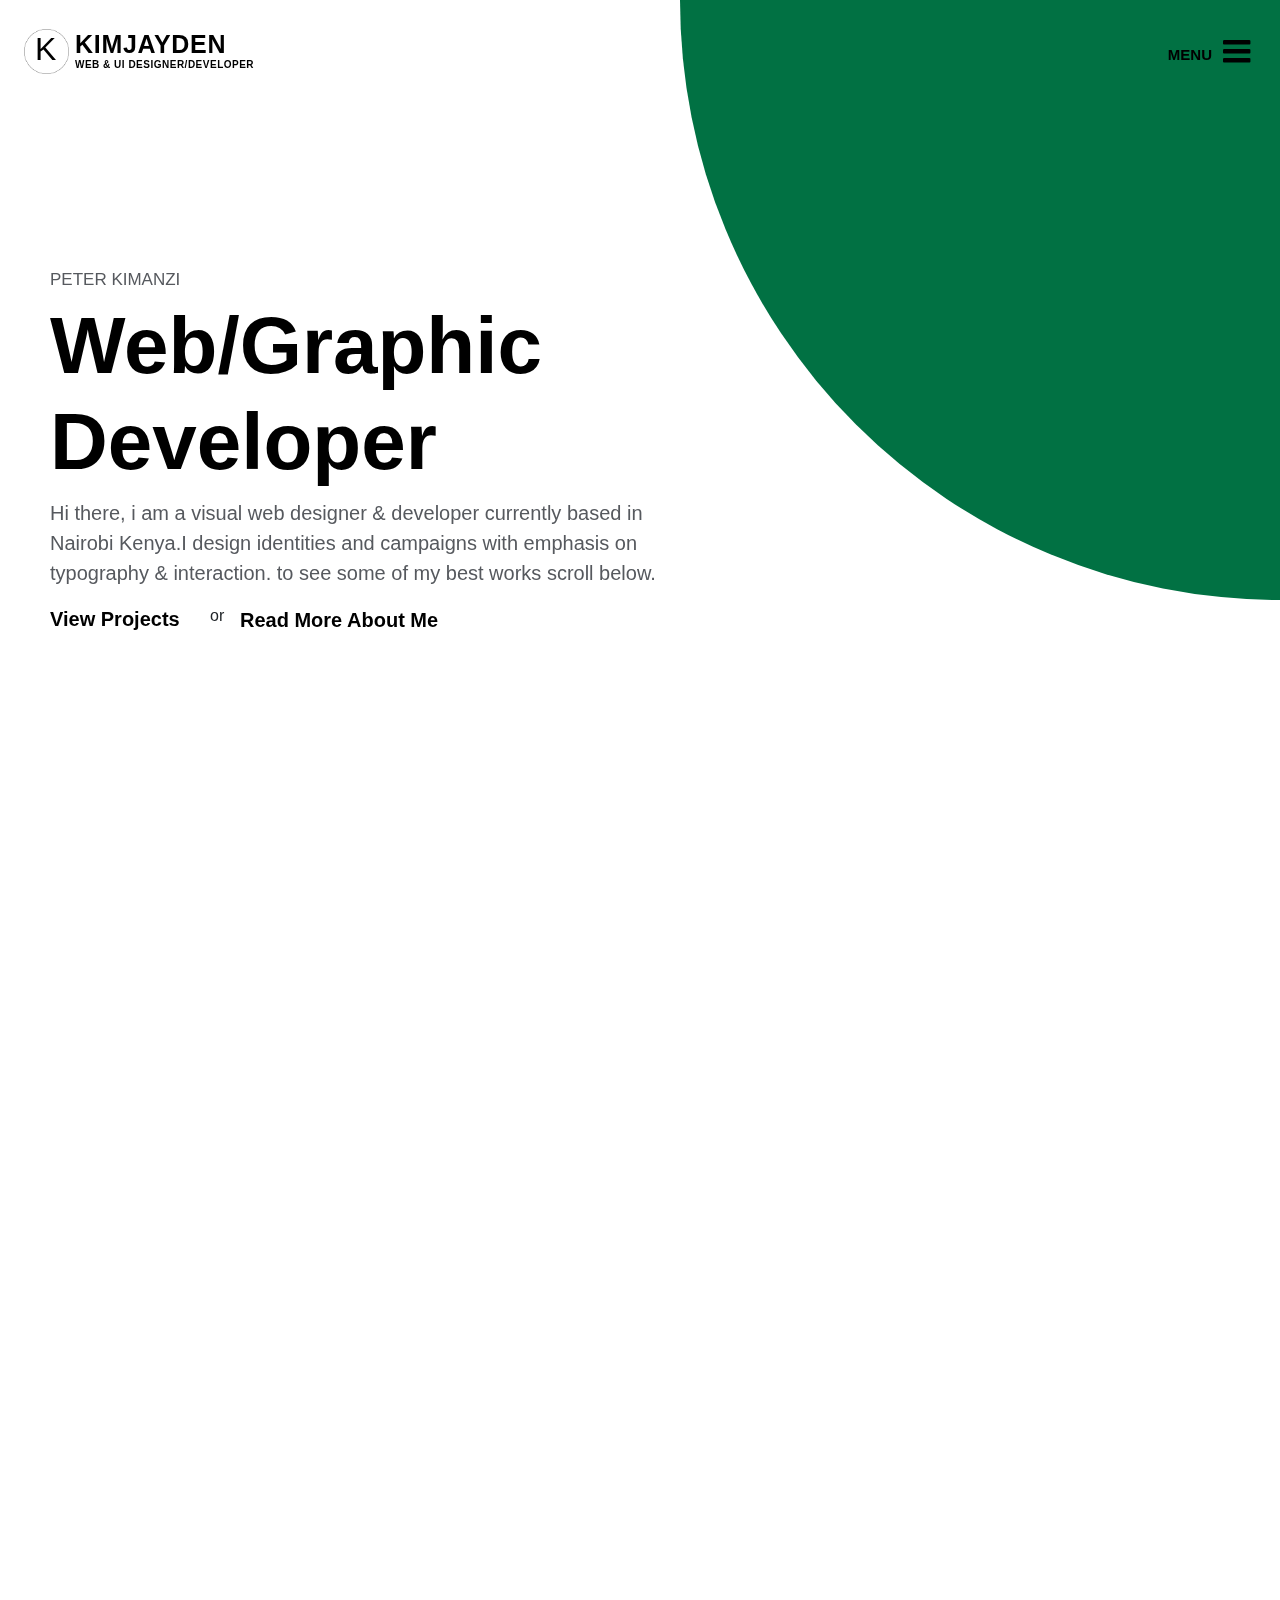
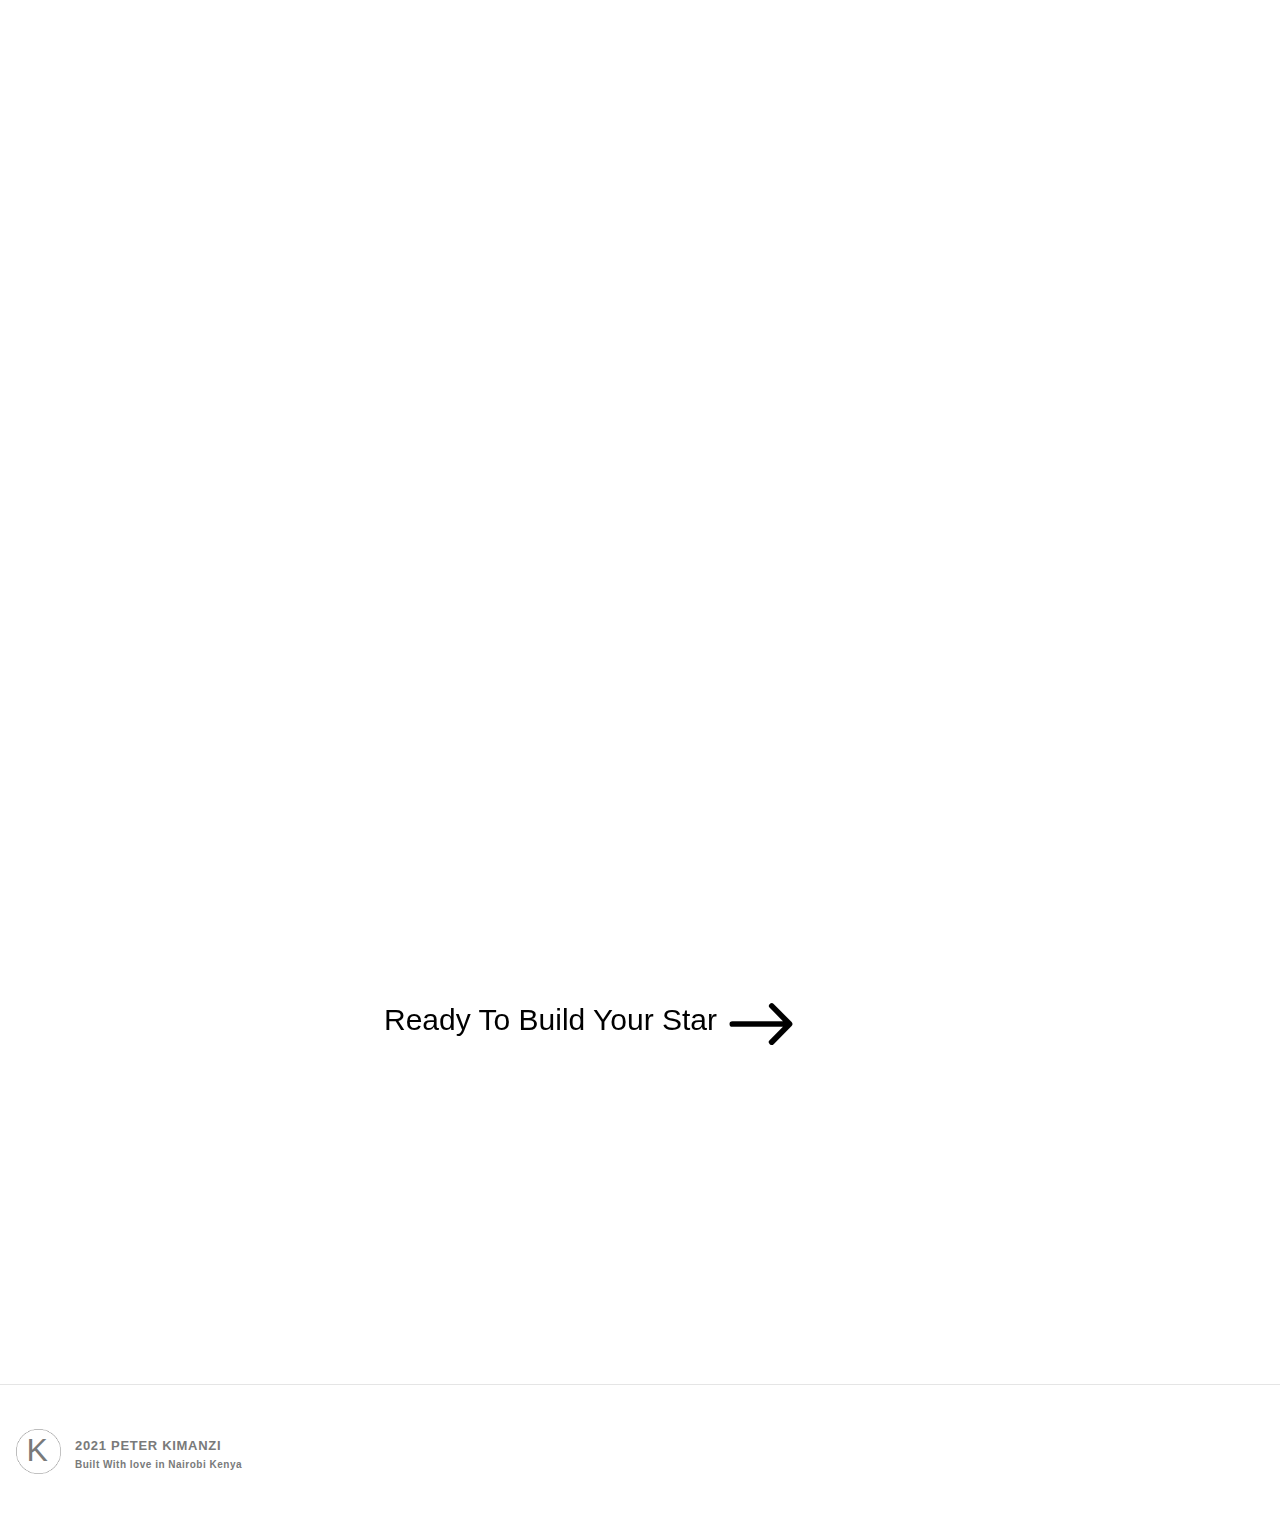
==== index.html @ 3e102cdc "first commit" ====
<!doctype html>
<html>
    <head>
        <link href="https://fonts.googleapis.com/css?family=Oswald:400,700|Work+Sans:300,400,700" rel="stylesheet">
        <link rel="stylesheet" href="fonts/icomoon/style.css">
        <link rel="shortcut icon" href="img\kim.png" type="image/x-icon">
        <link rel="stylesheet" href="css/ionicons.min.css">
        <link rel="stylesheet" href="css/bootstrap.min.css">
        <link rel="stylesheet" href="fonts/flaticon/font/flaticon.css">
      
        <link rel="stylesheet" href="css/aos.css">
    
        <link rel="stylesheet" href="css/style.css">
        <link rel="stylesheet" href="css/about.css">
        <!-- <link rel="stylesheet" href="css/text.css"> -->
        <link rel="stylesheet" href="css/flexboxgrid.css">
        <!-- <link rel="stylesheet" href="css/project.css"> -->
    
        <meta charset="UTF-8">
        <meta name="viewport" content="width=device-width, initial-scale=1.0">
        <title>KIMJAYDEN | PORTFOLIO</title>
    </head>
  
<body>
        <div  class="circle"></div>
    
    <div class="header raw">
        <div class="inner-header">
            <a href="index.html">
            <div class="logo-container">
                
                <h1>KIMJAYDEN  <img src="img\cic.png" alt=""> <p>WEB & UI DESIGNER/DEVELOPER</p><h2>K</h2></h1>

    
              
                
            </div></a>

        </div>
    </div>

    <nav>
 
    <div class="logo"><h1>MENU</h1></div>
    <div class="openMenu"><i class="icon-bars"></i></div>
    <ul class="mainMenu">
        <li><a href="index.html" class="home">Home</a></li>
        <li><a href="index.html">Projects</a></li>
        <li><a href="about.html">About me</a></li>
        <li><a href="contact.html">Contact</a></li>
        <li><a href="#">Instagram</a></li>
        <li><a href="https://www.linkedin.com/in/kim-jayden-002299206/">LinkedIn</a></li>
        <div class="closeMenu"><i class="icon-times"></i></div>
        <span class="iconsmenu">
            <a href=""><i class="icon-github fa-2x"></i></a>
            <a href=""><i class="icon-instagram fa-2x"></i></a>
            <a href=""><i class="icon-whatsapp fa-2x"></i></a>
            <a href=""><i class="icon-facebook fa-2x"></i></a>
            <a href=""><i class="email-icon fa-2x"></i></a>
        </span>
    </ul>
</nav>

    <div class="heading" data-aos="fade-up">
        <h3>peter kimanzi</h3>
        <h1>Web/Graphic Developer</h1>
        <p>Hi there, i am a visual web designer & developer currently based in Nairobi Kenya.I design identities and campaigns with emphasis on typography & interaction. to see some of my best works scroll below. </p>
        <span><h4><a href="projectpage.html">View Projects</a> </h4><h9>or</h9><h5><a href="about.html">Read More About Me</a> </h5></span>
    </div>      

    <div class="title" data-aos="fade-up" >
        <h3>SELECTED PROJECTS.</h3>
        <h4>Case Studies</h4>
    </div>

<div class="container" >
    <div class="image" data-aos="fade-up">
        <img class="image__img" src="img\fd2.jpg" alt="fax">

        <div class="image__text" style="position: absolute; left: 2rem; top: 2rem;">
            <div class="image__date">2020-2021</div>
            <div class="image__title">FACEBOOK CLONE - FULLY FUNCTIONAL FACEBOOK APP DUMMY</div>
        </div>
        

        <a href="facebook.html">
        <div class="image__overlay image__overlay--blur" >
            <div class="background"></div>
            <div class="image__date" style="position: absolute; left: 2rem; top: 2rem;">2020-2021</div>
            <div class="image__title" style="position: absolute; left: 2rem; top: 4rem;">FACEBOOK CLONE - FULLY FUNCTIONAL FACEBOOK APP DUMMY</div>
            <div class="image__study" style="position: absolute; left: 2rem; top: 13rem;">View Project <span class="ion-ios-arrow-round-down"></span></div>
        </div>
        </a>
        
    </div>

    <div class="image" data-aos="fade-up">
        <img class="image__img" src="img\k.jpg" alt="fax">

        <div class="image__text" style="position: absolute; left: 2rem; top: 2rem;">
            <div class="image__date">2021</div>
            <div class="image__title">FOOD WEBSITE - CSS,JAVASCRIPT & JQUERY TRANSITIONS WORKING TOGETHER TO PRODUCE A BEAUTIFUL EXPERIENCE </div>
        </div>
        

        <a href="foodcom.html">
        <div class="image__overlay image__overlay--blur">
            <div class="background"></div>
            <div class="image__date" style="position: absolute; left: 2rem; top: 2rem;">2021</div>
            <div class="image__title" style="position: absolute; left: 2rem; top: 4rem;">FOOD WEBSITE - CSS,JAVASCRIPT & JQUERY TRANSITIONS WORKING TOGETHER TO PRODUCE A BEAUTIFUL EXPERIENCE</div>
            <div class="image__study" style="position: absolute; left: 2rem; top: 20rem;">View Project <span class="ion-ios-arrow-round-down"></span></div>
        </div>
        </a>
        
    </div>



    <div class="image" data-aos="fade-up">
        <img class="image__img" src="img\rr.jpg" alt="fax">

        <div class="image__text" style="position: absolute; left: 2rem; top: 2rem;">
            <div class="image__date">2021</div>
            <div class="image__title">MOVIE WEBSITE - IMDB API SEARCH ENGINE</div>
        </div>
        

        <a href="moviewebsite.html">    
        <div class="image__overlay image__overlay--blur">
            <div class="background"></div>
            <div class="image__date" style="position: absolute; left: 2rem; top: 2rem;">2020-2021</div>
            <div class="image__title" style="position: absolute; left: 2rem; top: 4rem;">MOVIE WEBSITE - IMDB API SEARCH ENGINE</div>
            <div class="image__study" style="position: absolute; left: 2rem; top: 12rem;">View Project <span class="ion-ios-arrow-round-down"></span></div>
        </div>
        </a>
        
    </div>

    <div class="image" data-aos="fade-up">
        <img class="image__img" src="img\tre.jpg" alt="fax">

        <div class="image__text" style="position: absolute; left: 2rem; top: 2rem;">
            <div class="image__date">2020</div>
            <div class="image__title">E-COMERCE WEBSITE - ONLINE SHOP</div>
        </div>
        

        <a href="ecom.html">
        <div class="image__overlay image__overlay--blur">
            <div class="background"></div>
            <div class="image__date" style="position: absolute; left: 2rem; top: 2rem;">2020</div>
            <div class="image__title" style="position: absolute; left: 2rem; top: 4rem;">E-COMERCE WEBSITE - ONLINE SHOP</div>
            <div class="image__study" style="position: absolute; left: 2rem; top: 10rem;">View Project <span class="ion-ios-arrow-round-down"></span></div>
        </div>
        </a>
        
    </div>





</div>
<a href="projectpage.html">
<div class="title judo" data-aos="fade-up">
    <h4>More projects<span class="ion-ios-arrow-round-down"></span></h4>
</div>
</a>

<div class="title sec" data-aos="fade-up">
    <h3>SELECTED PROJECTS.</h3>
    <h4>Fun Projects</h4>
</div>

<div class="container10">
    <div class="image"  data-aos="fade-up">
        <img class="image__img" src="img\de2.jpg" alt="fax">

        <div class="image__text" style="position: absolute; left: 2rem; top: 2rem;">
            <div class="image__date">Artwork</div>
            <div class="image__title">In this designs i take something i like & make it visualy exiting for the rest of the world by adding a designers touch</div>
        </div>
        

        <a href="funprojects.html">
        <div class="image__overlay image__overlay--blur">
            <div class="background"></div>
            <div class="image__date" style="position: absolute; left: 2rem; top: 2rem;">Artwork</div>
            <div class="image__title" style="position: absolute; left: 2rem; top: 4rem;">In this designs i take something i like & make it visualy exiting for the rest of the world by adding a designers touch</div>
            <div class="image__study" style="position: absolute; left: 2rem;">View Projects <span class="ion-ios-arrow-round-down"></span></div>
        </div>
        </a>
        
    </div>

</div>


<div class="title proj main">
    <!-- <h1><a href=""><img class="img1" src="img\err.png" alt="">Back To Home Page</h1></a> -->
    <h1><a href="contact.html"> Ready To Build Your Star<span class="ion-ios-arrow-round-down"></span></h1></a>
</div>





<div class="footer" data-aos="fade-up">
    <div id="header">
        <div class="row">
            <div class="col-xs-12 col-sm-12 col-md-6 col-lg-3 ft1">
                <h1>Get <br> Intouch</h1>
                <p>Feel free to contact me any time using the information below.I prefer email since i check it everyday</p>
                <div class="links">
                    <P>E: <span><a href="mailto:kimjayden001@gmail.com">kimjayden001@gmail.com</span></P></a> 
                    <P>P: <span><a href="tel:+254712080741">+254712080741</span></P></a>                         
                    </div>

            </div>

            <div class="col-xs-12 col-sm-12 col-md-6 col-lg-3 ft">
                <h1>Recent <br> Works</h1>
                <div class="links">
                <p><a href="facebook.html">Facebook Clone</a> </p>
                <p><a href="ecom.html">Ecomerce Website</a> </p>
                <p><a href="">Zalego Website</a> </p>
                <p><a href="project.html">All Projects</a> </p>                        
                </div>

            </div>

            <div class="col-xs-12 col-sm-12 col-md-6 col-lg-3 ft" >
                <h1>Follow <br> Me On</h1>
                <div class="links">
                <p><a href="">Instagram</a> </p>
                <p><a href="https://web.facebook.com/kiimjayden?_rdc=1&_rdr"> Facebook</a></p>
                <p><a href="https://www.linkedin.com/in/kim-jayden-002299206/">LinkedIn</a> </p>
                <p><a href="https://dribbble.com/kimjayden">Dribble</a> </p>                 
                </div>

                
            </div>

            <div class="col-xs-12 col-sm-12 col-md-6 col-lg-3 ft1">
                <h1>Curent <br> location</h1>
                <p>Nairobi,Kenya (Embakasi Area)</p>
            </div>

        </div>
    </div>
</div>
<hr>
<div class="watermark raw">
    <div class="inner-header">

        <a href="index.html">
        <div class="logo-container tik">
            
            <h1>2021 PETER KIMANZI  <img src="img\cic.png" alt=""> <p>Built With love in Nairobi Kenya</p><h2>K</h2></h1>


          
            
        </div></a>

    </div>
</div>



    <!-- scripts -->
    <script src="js/gsap.min.js"></script>
    <script src="js/aos.js"></script>
    <script src="js/bootstrap.min.js"></script>
    <script src="js/main.js"></script>

    <!-- script style -->
    <script >
    AOS.init({
    duration: 800,
    easing: 'slide',
    once: false
});




    </script>
</body>
</html>
---- fonts/icomoon/style.css ----
@font-face {
  font-family: 'icomoon';
  src:  url('fonts/icomoon.eot?10si43');
  src:  url('fonts/icomoon.eot?10si43#iefix') format('embedded-opentype'),
    url('fonts/icomoon.ttf?10si43') format('truetype'),
    url('fonts/icomoon.woff?10si43') format('woff'),
    url('fonts/icomoon.svg?10si43#icomoon') format('svg');
  font-weight: normal;
  font-style: normal;
}

[class^="icon-"], [class*=" icon-"] {
  /* use !important to prevent issues with browser extensions that change fonts */
  font-family: 'icomoon' !important;
  speak: none;
  font-style: normal;
  font-weight: normal;
  font-variant: normal;
  text-transform: none;
  line-height: 1;

  /* Better Font Rendering =========== */
  -webkit-font-smoothing: antialiased;
  -moz-osx-font-smoothing: grayscale;
}

.icon-asterisk:before {
  content: "\f069";
}
.icon-plus:before {
  content: "\f067";
}
.icon-question:before {
  content: "\f128";
}
.icon-minus:before {
  content: "\f068";
}
.icon-glass:before {
  content: "\f000";
}
.icon-music:before {
  content: "\f001";
}
.icon-search:before {
  content: "\f002";
}
.icon-envelope-o:before {
  content: "\f003";
}
.icon-heart:before {
  content: "\f004";
}
.icon-star:before {
  content: "\f005";
}
.icon-star-o:before {
  content: "\f006";
}
.icon-user:before {
  content: "\f007";
}
.icon-film:before {
  content: "\f008";
}
.icon-th-large:before {
  content: "\f009";
}
.icon-th:before {
  content: "\f00a";
}
.icon-th-list:before {
  content: "\f00b";
}
.icon-check:before {
  content: "\f00c";
}
.icon-close:before {
  content: "\f00d";
}
.icon-remove:before {
  content: "\f00d";
}
.icon-times:before {
  content: "\f00d";
}
.icon-search-plus:before {
  content: "\f00e";
}
.icon-search-minus:before {
  content: "\f010";
}
.icon-power-off:before {
  content: "\f011";
}
.icon-signal:before {
  content: "\f012";
}
.icon-cog:before {
  content: "\f013";
}
.icon-gear:before {
  content: "\f013";
}
.icon-trash-o:before {
  content: "\f014";
}
.icon-home:before {
  content: "\f015";
}
.icon-file-o:before {
  content: "\f016";
}
.icon-clock-o:before {
  content: "\f017";
}
.icon-road:before {
  content: "\f018";
}
.icon-download:before {
  content: "\f019";
}
.icon-arrow-circle-o-down:before {
  content: "\f01a";
}
.icon-arrow-circle-o-up:before {
  content: "\f01b";
}
.icon-inbox:before {
  content: "\f01c";
}
.icon-play-circle-o:before {
  content: "\f01d";
}
.icon-repeat:before {
  content: "\f01e";
}
.icon-rotate-right:before {
  content: "\f01e";
}
.icon-refresh:before {
  content: "\f021";
}
.icon-list-alt:before {
  content: "\f022";
}
.icon-lock:before {
  content: "\f023";
}
.icon-flag:before {
  content: "\f024";
}
.icon-headphones:before {
  content: "\f025";
}
.icon-volume-off:before {
  content: "\f026";
}
.icon-volume-down:before {
  content: "\f027";
}
.icon-volume-up:before {
  content: "\f028";
}
.icon-qrcode:before {
  content: "\f029";
}
.icon-barcode:before {
  content: "\f02a";
}
.icon-tag:before {
  content: "\f02b";
}
.icon-tags:before {
  content: "\f02c";
}
.icon-book:before {
  content: "\f02d";
}
.icon-bookmark:before {
  content: "\f02e";
}
.icon-print:before {
  content: "\f02f";
}
.icon-camera:before {
  content: "\f030";
}
.icon-font:before {
  content: "\f031";
}
.icon-bold:before {
  content: "\f032";
}
.icon-italic:before {
  content: "\f033";
}
.icon-text-height:before {
  content: "\f034";
}
.icon-text-width:before {
  content: "\f035";
}
.icon-align-left:before {
  content: "\f036";
}
.icon-align-center:before {
  content: "\f037";
}
.icon-align-right:before {
  content: "\f038";
}
.icon-align-justify:before {
  content: "\f039";
}
.icon-list:before {
  content: "\f03a";
}
.icon-dedent:before {
  content: "\f03b";
}
.icon-outdent:before {
  content: "\f03b";
}
.icon-indent:before {
  content: "\f03c";
}
.icon-video-camera:before {
  content: "\f03d";
}
.icon-image:before {
  content: "\f03e";
}
.icon-photo:before {
  content: "\f03e";
}
.icon-picture-o:before {
  content: "\f03e";
}
.icon-pencil:before {
  content: "\f040";
}
.icon-map-marker:before {
  content: "\f041";
}
.icon-adjust:before {
  content: "\f042";
}
.icon-tint:before {
  content: "\f043";
}
.icon-edit:before {
  content: "\f044";
}
.icon-pencil-square-o:before {
  content: "\f044";
}
.icon-share-square-o:before {
  content: "\f045";
}
.icon-check-square-o:before {
  content: "\f046";
}
.icon-arrows:before {
  content: "\f047";
}
.icon-step-backward:before {
  content: "\f048";
}
.icon-fast-backward:before {
  content: "\f049";
}
.icon-backward:before {
  content: "\f04a";
}
.icon-play:before {
  content: "\f04b";
}
.icon-pause:before {
  content: "\f04c";
}
.icon-stop:before {
  content: "\f04d";
}
.icon-forward:before {
  content: "\f04e";
}
.icon-fast-forward:before {
  content: "\f050";
}
.icon-step-forward:before {
  content: "\f051";
}
.icon-eject:before {
  content: "\f052";
}
.icon-chevron-left:before {
  content: "\f053";
}
.icon-chevron-right:before {
  content: "\f054";
}
.icon-plus-circle:before {
  content: "\f055";
}
.icon-minus-circle:before {
  content: "\f056";
}
.icon-times-circle:before {
  content: "\f057";
}
.icon-check-circle:before {
  content: "\f058";
}
.icon-question-circle:before {
  content: "\f059";
}
.icon-info-circle:before {
  content: "\f05a";
}
.icon-crosshairs:before {
  content: "\f05b";
}
.icon-times-circle-o:before {
  content: "\f05c";
}
.icon-check-circle-o:before {
  content: "\f05d";
}
.icon-ban:before {
  content: "\f05e";
}
.icon-arrow-left:before {
  content: "\f060";
}
.icon-arrow-right:before {
  content: "\f061";
}
.icon-arrow-up:before {
  content: "\f062";
}
.icon-arrow-down:before {
  content: "\f063";
}
.icon-mail-forward:before {
  content: "\f064";
}
.icon-share:before {
  content: "\f064";
}
.icon-expand:before {
  content: "\f065";
}
.icon-compress:before {
  content: "\f066";
}
.icon-exclamation-circle:before {
  content: "\f06a";
}
.icon-gift:before {
  content: "\f06b";
}
.icon-leaf:before {
  content: "\f06c";
}
.icon-fire:before {
  content: "\f06d";
}
.icon-eye:before {
  content: "\f06e";
}
.icon-eye-slash:before {
  content: "\f070";
}
.icon-exclamation-triangle:before {
  content: "\f071";
}
.icon-warning:before {
  content: "\f071";
}
.icon-plane:before {
  content: "\f072";
}
.icon-calendar:before {
  content: "\f073";
}
.icon-random:before {
  content: "\f074";
}
.icon-comment:before {
  content: "\f075";
}
.icon-magnet:before {
  content: "\f076";
}
.icon-chevron-up:before {
  content: "\f077";
}
.icon-chevron-down:before {
  content: "\f078";
}
.icon-retweet:before {
  content: "\f079";
}
.icon-shopping-cart:before {
  content: "\f07a";
}
.icon-folder:before {
  content: "\f07b";
}
.icon-folder-open:before {
  content: "\f07c";
}
.icon-arrows-v:before {
  content: "\f07d";
}
.icon-arrows-h:before {
  content: "\f07e";
}
.icon-bar-chart:before {
  content: "\f080";
}
.icon-bar-chart-o:before {
  content: "\f080";
}
.icon-twitter-square:before {
  content: "\f081";
}
.icon-facebook-square:before {
  content: "\f082";
}
.icon-camera-retro:before {
  content: "\f083";
}
.icon-key:before {
  content: "\f084";
}
.icon-cogs:before {
  content: "\f085";
}
.icon-gears:before {
  content: "\f085";
}
.icon-comments:before {
  content: "\f086";
}
.icon-thumbs-o-up:before {
  content: "\f087";
}
.icon-thumbs-o-down:before {
  content: "\f088";
}
.icon-star-half:before {
  content: "\f089";
}
.icon-heart-o:before {
  content: "\f08a";
}
.icon-sign-out:before {
  content: "\f08b";
}
.icon-linkedin-square:before {
  content: "\f08c";
}
.icon-thumb-tack:before {
  content: "\f08d";
}
.icon-external-link:before {
  content: "\f08e";
}
.icon-sign-in:before {
  content: "\f090";
}
.icon-trophy:before {
  content: "\f091";
}
.icon-github-square:before {
  content: "\f092";
}
.icon-upload:before {
  content: "\f093";
}
.icon-lemon-o:before {
  content: "\f094";
}
.icon-phone:before {
  content: "\f095";
}
.icon-square-o:before {
  content: "\f096";
}
.icon-bookmark-o:before {
  content: "\f097";
}
.icon-phone-square:before {
  content: "\f098";
}
.icon-twitter:before {
  content: "\f099";
}
.icon-facebook:before {
  content: "\f09a";
}
.icon-facebook-f:before {
  content: "\f09a";
}
.icon-github:before {
  content: "\f09b";
}
.icon-unlock:before {
  content: "\f09c";
}
.icon-credit-card:before {
  content: "\f09d";
}
.icon-feed:before {
  content: "\f09e";
}
.icon-rss:before {
  content: "\f09e";
}
.icon-hdd-o:before {
  content: "\f0a0";
}
.icon-bullhorn:before {
  content: "\f0a1";
}
.icon-bell-o:before {
  content: "\f0a2";
}
.icon-certificate:before {
  content: "\f0a3";
}
.icon-hand-o-right:before {
  content: "\f0a4";
}
.icon-hand-o-left:before {
  content: "\f0a5";
}
.icon-hand-o-up:before {
  content: "\f0a6";
}
.icon-hand-o-down:before {
  content: "\f0a7";
}
.icon-arrow-circle-left:before {
  content: "\f0a8";
}
.icon-arrow-circle-right:before {
  content: "\f0a9";
}
.icon-arrow-circle-up:before {
  content: "\f0aa";
}
.icon-arrow-circle-down:before {
  content: "\f0ab";
}
.icon-globe:before {
  content: "\f0ac";
}
.icon-wrench:before {
  content: "\f0ad";
}
.icon-tasks:before {
  content: "\f0ae";
}
.icon-filter:before {
  content: "\f0b0";
}
.icon-briefcase:before {
  content: "\f0b1";
}
.icon-arrows-alt:before {
  content: "\f0b2";
}
.icon-group:before {
  content: "\f0c0";
}
.icon-users:before {
  content: "\f0c0";
}
.icon-chain:before {
  content: "\f0c1";
}
.icon-link:before {
  content: "\f0c1";
}
.icon-cloud:before {
  content: "\f0c2";
}
.icon-flask:before {
  content: "\f0c3";
}
.icon-cut:before {
  content: "\f0c4";
}
.icon-scissors:before {
  content: "\f0c4";
}
.icon-copy:before {
  content: "\f0c5";
}
.icon-files-o:before {
  content: "\f0c5";
}
.icon-paperclip:before {
  content: "\f0c6";
}
.icon-floppy-o:before {
  content: "\f0c7";
}
.icon-save:before {
  content: "\f0c7";
}
.icon-square:before {
  content: "\f0c8";
}
.icon-bars:before {
  content: "\f0c9";
}
.icon-navicon:before {
  content: "\f0c9";
}
.icon-reorder:before {
  content: "\f0c9";
}
.icon-list-ul:before {
  content: "\f0ca";
}
.icon-list-ol:before {
  content: "\f0cb";
}
.icon-strikethrough:before {
  content: "\f0cc";
}
.icon-underline:before {
  content: "\f0cd";
}
.icon-table:before {
  content: "\f0ce";
}
.icon-magic:before {
  content: "\f0d0";
}
.icon-truck:before {
  content: "\f0d1";
}
.icon-pinterest:before {
  content: "\f0d2";
}
.icon-pinterest-square:before {
  content: "\f0d3";
}
.icon-google-plus-square:before {
  content: "\f0d4";
}
.icon-google-plus:before {
  content: "\f0d5";
}
.icon-money:before {
  content: "\f0d6";
}
.icon-caret-down:before {
  content: "\f0d7";
}
.icon-caret-up:before {
  content: "\f0d8";
}
.icon-caret-left:before {
  content: "\f0d9";
}
.icon-caret-right:before {
  content: "\f0da";
}
.icon-columns:before {
  content: "\f0db";
}
.icon-sort:before {
  content: "\f0dc";
}
.icon-unsorted:before {
  content: "\f0dc";
}
.icon-sort-desc:before {
  content: "\f0dd";
}
.icon-sort-down:before {
  content: "\f0dd";
}
.icon-sort-asc:before {
  content: "\f0de";
}
.icon-sort-up:before {
  content: "\f0de";
}
.icon-envelope:before {
  content: "\f0e0";
}
.icon-linkedin:before {
  content: "\f0e1";
}
.icon-rotate-left:before {
  content: "\f0e2";
}
.icon-undo:before {
  content: "\f0e2";
}
.icon-gavel:before {
  content: "\f0e3";
}
.icon-legal:before {
  content: "\f0e3";
}
.icon-dashboard:before {
  content: "\f0e4";
}
.icon-tachometer:before {
  content: "\f0e4";
}
.icon-comment-o:before {
  content: "\f0e5";
}
.icon-comments-o:before {
  content: "\f0e6";
}
.icon-bolt:before {
  content: "\f0e7";
}
.icon-flash:before {
  content: "\f0e7";
}
.icon-sitemap:before {
  content: "\f0e8";
}
.icon-umbrella:before {
  content: "\f0e9";
}
.icon-clipboard:before {
  content: "\f0ea";
}
.icon-paste:before {
  content: "\f0ea";
}
.icon-lightbulb-o:before {
  content: "\f0eb";
}
.icon-exchange:before {
  content: "\f0ec";
}
.icon-cloud-download:before {
  content: "\f0ed";
}
.icon-cloud-upload:before {
  content: "\f0ee";
}
.icon-user-md:before {
  content: "\f0f0";
}
.icon-stethoscope:before {
  content: "\f0f1";
}
.icon-suitcase:before {
  content: "\f0f2";
}
.icon-bell:before {
  content: "\f0f3";
}
.icon-coffee:before {
  content: "\f0f4";
}
.icon-cutlery:before {
  content: "\f0f5";
}
.icon-file-text-o:before {
  content: "\f0f6";
}
.icon-building-o:before {
  content: "\f0f7";
}
.icon-hospital-o:before {
  content: "\f0f8";
}
.icon-ambulance:before {
  content: "\f0f9";
}
.icon-medkit:before {
  content: "\f0fa";
}
.icon-fighter-jet:before {
  content: "\f0fb";
}
.icon-beer:before {
  content: "\f0fc";
}
.icon-h-square:before {
  content: "\f0fd";
}
.icon-plus-square:before {
  content: "\f0fe";
}
.icon-angle-double-left:before {
  content: "\f100";
}
.icon-angle-double-right:before {
  content: "\f101";
}
.icon-angle-double-up:before {
  content: "\f102";
}
.icon-angle-double-down:before {
  content: "\f103";
}
.icon-angle-left:before {
  content: "\f104";
}
.icon-angle-right:before {
  content: "\f105";
}
.icon-angle-up:before {
  content: "\f106";
}
.icon-angle-down:before {
  content: "\f107";
}
.icon-desktop:before {
  content: "\f108";
}
.icon-laptop:before {
  content: "\f109";
}
.icon-tablet:before {
  content: "\f10a";
}
.icon-mobile:before {
  content: "\f10b";
}
.icon-mobile-phone:before {
  content: "\f10b";
}
.icon-circle-o:before {
  content: "\f10c";
}
.icon-quote-left:before {
  content: "\f10d";
}
.icon-quote-right:before {
  content: "\f10e";
}
.icon-spinner:before {
  content: "\f110";
}
.icon-circle:before {
  content: "\f111";
}
.icon-mail-reply:before {
  content: "\f112";
}
.icon-reply:before {
  content: "\f112";
}
.icon-github-alt:before {
  content: "\f113";
}
.icon-folder-o:before {
  content: "\f114";
}
.icon-folder-open-o:before {
  content: "\f115";
}
.icon-smile-o:before {
  content: "\f118";
}
.icon-frown-o:before {
  content: "\f119";
}
.icon-meh-o:before {
  content: "\f11a";
}
.icon-gamepad:before {
  content: "\f11b";
}
.icon-keyboard-o:before {
  content: "\f11c";
}
.icon-flag-o:before {
  content: "\f11d";
}
.icon-flag-checkered:before {
  content: "\f11e";
}
.icon-terminal:before {
  content: "\f120";
}
.icon-code:before {
  content: "\f121";
}
.icon-mail-reply-all:before {
  content: "\f122";
}
.icon-reply-all:before {
  content: "\f122";
}
.icon-star-half-empty:before {
  content: "\f123";
}
.icon-star-half-full:before {
  content: "\f123";
}
.icon-star-half-o:before {
  content: "\f123";
}
.icon-location-arrow:before {
  content: "\f124";
}
.icon-crop:before {
  content: "\f125";
}
.icon-code-fork:before {
  content: "\f126";
}
.icon-chain-broken:before {
  content: "\f127";
}
.icon-unlink:before {
  content: "\f127";
}
.icon-info:before {
  content: "\f129";
}
.icon-exclamation:before {
  content: "\f12a";
}
.icon-superscript:before {
  content: "\f12b";
}
.icon-subscript:before {
  content: "\f12c";
}
.icon-eraser:before {
  content: "\f12d";
}
.icon-puzzle-piece:before {
  content: "\f12e";
}
.icon-microphone:before {
  content: "\f130";
}
.icon-microphone-slash:before {
  content: "\f131";
}
.icon-shield:before {
  content: "\f132";
}
.icon-calendar-o:before {
  content: "\f133";
}
.icon-fire-extinguisher:before {
  content: "\f134";
}
.icon-rocket:before {
  content: "\f135";
}
.icon-maxcdn:before {
  content: "\f136";
}
.icon-chevron-circle-left:before {
  content: "\f137";
}
.icon-chevron-circle-right:before {
  content: "\f138";
}
.icon-chevron-circle-up:before {
  content: "\f139";
}
.icon-chevron-circle-down:before {
  content: "\f13a";
}
.icon-html5:before {
  content: "\f13b";
}
.icon-css3:before {
  content: "\f13c";
}
.icon-anchor:before {
  content: "\f13d";
}
.icon-unlock-alt:before {
  content: "\f13e";
}
.icon-bullseye:before {
  content: "\f140";
}
.icon-ellipsis-h:before {
  content: "\f141";
}
.icon-ellipsis-v:before {
  content: "\f142";
}
.icon-rss-square:before {
  content: "\f143";
}
.icon-play-circle:before {
  content: "\f144";
}
.icon-ticket:before {
  content: "\f145";
}
.icon-minus-square:before {
  content: "\f146";
}
.icon-minus-square-o:before {
  content: "\f147";
}
.icon-level-up:before {
  content: "\f148";
}
.icon-level-down:before {
  content: "\f149";
}
.icon-check-square:before {
  content: "\f14a";
}
.icon-pencil-square:before {
  content: "\f14b";
}
.icon-external-link-square:before {
  content: "\f14c";
}
.icon-share-square:before {
  content: "\f14d";
}
.icon-compass:before {
  content: "\f14e";
}
.icon-caret-square-o-down:before {
  content: "\f150";
}
.icon-toggle-down:before {
  content: "\f150";
}
.icon-caret-square-o-up:before {
  content: "\f151";
}
.icon-toggle-up:before {
  content: "\f151";
}
.icon-caret-square-o-right:before {
  content: "\f152";
}
.icon-toggle-right:before {
  content: "\f152";
}
.icon-eur:before {
  content: "\f153";
}
.icon-euro:before {
  content: "\f153";
}
.icon-gbp:before {
  content: "\f154";
}
.icon-dollar:before {
  content: "\f155";
}
.icon-usd:before {
  content: "\f155";
}
.icon-inr:before {
  content: "\f156";
}
.icon-rupee:before {
  content: "\f156";
}
.icon-cny:before {
  content: "\f157";
}
.icon-jpy:before {
  content: "\f157";
}
.icon-rmb:before {
  content: "\f157";
}
.icon-yen:before {
  content: "\f157";
}
.icon-rouble:before {
  content: "\f158";
}
.icon-rub:before {
  content: "\f158";
}
.icon-ruble:before {
  content: "\f158";
}
.icon-krw:before {
  content: "\f159";
}
.icon-won:before {
  content: "\f159";
}
.icon-bitcoin:before {
  content: "\f15a";
}
.icon-btc:before {
  content: "\f15a";
}
.icon-file:before {
  content: "\f15b";
}
.icon-file-text:before {
  content: "\f15c";
}
.icon-sort-alpha-asc:before {
  content: "\f15d";
}
.icon-sort-alpha-desc:before {
  content: "\f15e";
}
.icon-sort-amount-asc:before {
  content: "\f160";
}
.icon-sort-amount-desc:before {
  content: "\f161";
}
.icon-sort-numeric-asc:before {
  content: "\f162";
}
.icon-sort-numeric-desc:before {
  content: "\f163";
}
.icon-thumbs-up:before {
  content: "\f164";
}
.icon-thumbs-down:before {
  content: "\f165";
}
.icon-youtube-square:before {
  content: "\f166";
}
.icon-youtube:before {
  content: "\f167";
}
.icon-xing:before {
  content: "\f168";
}
.icon-xing-square:before {
  content: "\f169";
}
.icon-youtube-play:before {
  content: "\f16a";
}
.icon-dropbox:before {
  content: "\f16b";
}
.icon-stack-overflow:before {
  content: "\f16c";
}
.icon-instagram:before {
  content: "\f16d";
}
.icon-flickr:before {
  content: "\f16e";
}
.icon-adn:before {
  content: "\f170";
}
.icon-bitbucket:before {
  content: "\f171";
}
.icon-bitbucket-square:before {
  content: "\f172";
}
.icon-tumblr:before {
  content: "\f173";
}
.icon-tumblr-square:before {
  content: "\f174";
}
.icon-long-arrow-down:before {
  content: "\f175";
}
.icon-long-arrow-up:before {
  content: "\f176";
}
.icon-long-arrow-left:before {
  content: "\f177";
}
.icon-long-arrow-right:before {
  content: "\f178";
}
.icon-apple:before {
  content: "\f179";
}
.icon-windows:before {
  content: "\f17a";
}
.icon-android:before {
  content: "\f17b";
}
.icon-linux:before {
  content: "\f17c";
}
.icon-dribbble:before {
  content: "\f17d";
}
.icon-skype:before {
  content: "\f17e";
}
.icon-foursquare:before {
  content: "\f180";
}
.icon-trello:before {
  content: "\f181";
}
.icon-female:before {
  content: "\f182";
}
.icon-male:before {
  content: "\f183";
}
.icon-gittip:before {
  content: "\f184";
}
.icon-gratipay:before {
  content: "\f184";
}
.icon-sun-o:before {
  content: "\f185";
}
.icon-moon-o:before {
  content: "\f186";
}
.icon-archive:before {
  content: "\f187";
}
.icon-bug:before {
  content: "\f188";
}
.icon-vk:before {
  content: "\f189";
}
.icon-weibo:before {
  content: "\f18a";
}
.icon-renren:before {
  content: "\f18b";
}
.icon-pagelines:before {
  content: "\f18c";
}
.icon-stack-exchange:before {
  content: "\f18d";
}
.icon-arrow-circle-o-right:before {
  content: "\f18e";
}
.icon-arrow-circle-o-left:before {
  content: "\f190";
}
.icon-caret-square-o-left:before {
  content: "\f191";
}
.icon-toggle-left:before {
  content: "\f191";
}
.icon-dot-circle-o:before {
  content: "\f192";
}
.icon-wheelchair:before {
  content: "\f193";
}
.icon-vimeo-square:before {
  content: "\f194";
}
.icon-try:before {
  content: "\f195";
}
.icon-turkish-lira:before {
  content: "\f195";
}
.icon-plus-square-o:before {
  content: "\f196";
}
.icon-space-shuttle:before {
  content: "\f197";
}
.icon-slack:before {
  content: "\f198";
}
.icon-envelope-square:before {
  content: "\f199";
}
.icon-wordpress:before {
  content: "\f19a";
}
.icon-openid:before {
  content: "\f19b";
}
.icon-bank:before {
  content: "\f19c";
}
.icon-institution:before {
  content: "\f19c";
}
.icon-university:before {
  content: "\f19c";
}
.icon-graduation-cap:before {
  content: "\f19d";
}
.icon-mortar-board:before {
  content: "\f19d";
}
.icon-yahoo:before {
  content: "\f19e";
}
.icon-google:before {
  content: "\f1a0";
}
.icon-reddit:before {
  content: "\f1a1";
}
.icon-reddit-square:before {
  content: "\f1a2";
}
.icon-stumbleupon-circle:before {
  content: "\f1a3";
}
.icon-stumbleupon:before {
  content: "\f1a4";
}
.icon-delicious:before {
  content: "\f1a5";
}
.icon-digg:before {
  content: "\f1a6";
}
.icon-pied-piper-pp:before {
  content: "\f1a7";
}
.icon-pied-piper-alt:before {
  content: "\f1a8";
}
.icon-drupal:before {
  content: "\f1a9";
}
.icon-joomla:before {
  content: "\f1aa";
}
.icon-language:before {
  content: "\f1ab";
}
.icon-fax:before {
  content: "\f1ac";
}
.icon-building:before {
  content: "\f1ad";
}
.icon-child:before {
  content: "\f1ae";
}
.icon-paw:before {
  content: "\f1b0";
}
.icon-spoon:before {
  content: "\f1b1";
}
.icon-cube:before {
  content: "\f1b2";
}
.icon-cubes:before {
  content: "\f1b3";
}
.icon-behance:before {
  content: "\f1b4";
}
.icon-behance-square:before {
  content: "\f1b5";
}
.icon-steam:before {
  content: "\f1b6";
}
.icon-steam-square:before {
  content: "\f1b7";
}
.icon-recycle:before {
  content: "\f1b8";
}
.icon-automobile:before {
  content: "\f1b9";
}
.icon-car:before {
  content: "\f1b9";
}
.icon-cab:before {
  content: "\f1ba";
}
.icon-taxi:before {
  content: "\f1ba";
}
.icon-tree:before {
  content: "\f1bb";
}
.icon-spotify:before {
  content: "\f1bc";
}
.icon-deviantart:before {
  content: "\f1bd";
}
.icon-soundcloud:before {
  content: "\f1be";
}
.icon-database:before {
  content: "\f1c0";
}
.icon-file-pdf-o:before {
  content: "\f1c1";
}
.icon-file-word-o:before {
  content: "\f1c2";
}
.icon-file-excel-o:before {
  content: "\f1c3";
}
.icon-file-powerpoint-o:before {
  content: "\f1c4";
}
.icon-file-image-o:before {
  content: "\f1c5";
}
.icon-file-photo-o:before {
  content: "\f1c5";
}
.icon-file-picture-o:before {
  content: "\f1c5";
}
.icon-file-archive-o:before {
  content: "\f1c6";
}
.icon-file-zip-o:before {
  content: "\f1c6";
}
.icon-file-audio-o:before {
  content: "\f1c7";
}
.icon-file-sound-o:before {
  content: "\f1c7";
}
.icon-file-movie-o:before {
  content: "\f1c8";
}
.icon-file-video-o:before {
  content: "\f1c8";
}
.icon-file-code-o:before {
  content: "\f1c9";
}
.icon-vine:before {
  content: "\f1ca";
}
.icon-codepen:before {
  content: "\f1cb";
}
.icon-jsfiddle:before {
  content: "\f1cc";
}
.icon-life-bouy:before {
  content: "\f1cd";
}
.icon-life-buoy:before {
  content: "\f1cd";
}
.icon-life-ring:before {
  content: "\f1cd";
}
.icon-life-saver:before {
  content: "\f1cd";
}
.icon-support:before {
  content: "\f1cd";
}
.icon-circle-o-notch:before {
  content: "\f1ce";
}
.icon-ra:before {
  content: "\f1d0";
}
.icon-rebel:before {
  content: "\f1d0";
}
.icon-resistance:before {
  content: "\f1d0";
}
.icon-empire:before {
  content: "\f1d1";
}
.icon-ge:before {
  content: "\f1d1";
}
.icon-git-square:before {
  content: "\f1d2";
}
.icon-git:before {
  content: "\f1d3";
}
.icon-hacker-news:before {
  content: "\f1d4";
}
.icon-y-combinator-square:before {
  content: "\f1d4";
}
.icon-yc-square:before {
  content: "\f1d4";
}
.icon-tencent-weibo:before {
  content: "\f1d5";
}
.icon-qq:before {
  content: "\f1d6";
}
.icon-wechat:before {
  content: "\f1d7";
}
.icon-weixin:before {
  content: "\f1d7";
}
.icon-paper-plane:before {
  content: "\f1d8";
}
.icon-send:before {
  content: "\f1d8";
}
.icon-paper-plane-o:before {
  content: "\f1d9";
}
.icon-send-o:before {
  content: "\f1d9";
}
.icon-history:before {
  content: "\f1da";
}
.icon-circle-thin:before {
  content: "\f1db";
}
.icon-header:before {
  content: "\f1dc";
}
.icon-paragraph:before {
  content: "\f1dd";
}
.icon-sliders:before {
  content: "\f1de";
}
.icon-share-alt:before {
  content: "\f1e0";
}
.icon-share-alt-square:before {
  content: "\f1e1";
}
.icon-bomb:before {
  content: "\f1e2";
}
.icon-futbol-o:before {
  content: "\f1e3";
}
.icon-soccer-ball-o:before {
  content: "\f1e3";
}
.icon-tty:before {
  content: "\f1e4";
}
.icon-binoculars:before {
  content: "\f1e5";
}
.icon-plug:before {
  content: "\f1e6";
}
.icon-slideshare:before {
  content: "\f1e7";
}
.icon-twitch:before {
  content: "\f1e8";
}
.icon-yelp:before {
  content: "\f1e9";
}
.icon-newspaper-o:before {
  content: "\f1ea";
}
.icon-wifi:before {
  content: "\f1eb";
}
.icon-calculator:before {
  content: "\f1ec";
}
.icon-paypal:before {
  content: "\f1ed";
}
.icon-google-wallet:before {
  content: "\f1ee";
}
.icon-cc-visa:before {
  content: "\f1f0";
}
.icon-cc-mastercard:before {
  content: "\f1f1";
}
.icon-cc-discover:before {
  content: "\f1f2";
}
.icon-cc-amex:before {
  content: "\f1f3";
}
.icon-cc-paypal:before {
  content: "\f1f4";
}
.icon-cc-stripe:before {
  content: "\f1f5";
}
.icon-bell-slash:before {
  content: "\f1f6";
}
.icon-bell-slash-o:before {
  content: "\f1f7";
}
.icon-trash:before {
  content: "\f1f8";
}
.icon-copyright:before {
  content: "\f1f9";
}
.icon-at:before {
  content: "\f1fa";
}
.icon-eyedropper:before {
  content: "\f1fb";
}
.icon-paint-brush:before {
  content: "\f1fc";
}
.icon-birthday-cake:before {
  content: "\f1fd";
}
.icon-area-chart:before {
  content: "\f1fe";
}
.icon-pie-chart:before {
  content: "\f200";
}
.icon-line-chart:before {
  content: "\f201";
}
.icon-lastfm:before {
  content: "\f202";
}
.icon-lastfm-square:before {
  content: "\f203";
}
.icon-toggle-off:before {
  content: "\f204";
}
.icon-toggle-on:before {
  content: "\f205";
}
.icon-bicycle:before {
  content: "\f206";
}
.icon-bus:before {
  content: "\f207";
}
.icon-ioxhost:before {
  content: "\f208";
}
.icon-angellist:before {
  content: "\f209";
}
.icon-cc:before {
  content: "\f20a";
}
.icon-ils:before {
  content: "\f20b";
}
.icon-shekel:before {
  content: "\f20b";
}
.icon-sheqel:before {
  content: "\f20b";
}
.icon-meanpath:before {
  content: "\f20c";
}
.icon-buysellads:before {
  content: "\f20d";
}
.icon-connectdevelop:before {
  content: "\f20e";
}
.icon-dashcube:before {
  content: "\f210";
}
.icon-forumbee:before {
  content: "\f211";
}
.icon-leanpub:before {
  content: "\f212";
}
.icon-sellsy:before {
  content: "\f213";
}
.icon-shirtsinbulk:before {
  content: "\f214";
}
.icon-simplybuilt:before {
  content: "\f215";
}
.icon-skyatlas:before {
  content: "\f216";
}
.icon-cart-plus:before {
  content: "\f217";
}
.icon-cart-arrow-down:before {
  content: "\f218";
}
.icon-diamond:before {
  content: "\f219";
}
.icon-ship:before {
  content: "\f21a";
}
.icon-user-secret:before {
  content: "\f21b";
}
.icon-motorcycle:before {
  content: "\f21c";
}
.icon-street-view:before {
  content: "\f21d";
}
.icon-heartbeat:before {
  content: "\f21e";
}
.icon-venus:before {
  content: "\f221";
}
.icon-mars:before {
  content: "\f222";
}
.icon-mercury:before {
  content: "\f223";
}
.icon-intersex:before {
  content: "\f224";
}
.icon-transgender:before {
  content: "\f224";
}
.icon-transgender-alt:before {
  content: "\f225";
}
.icon-venus-double:before {
  content: "\f226";
}
.icon-mars-double:before {
  content: "\f227";
}
.icon-venus-mars:before {
  content: "\f228";
}
.icon-mars-stroke:before {
  content: "\f229";
}
.icon-mars-stroke-v:before {
  content: "\f22a";
}
.icon-mars-stroke-h:before {
  content: "\f22b";
}
.icon-neuter:before {
  content: "\f22c";
}
.icon-genderless:before {
  content: "\f22d";
}
.icon-facebook-official:before {
  content: "\f230";
}
.icon-pinterest-p:before {
  content: "\f231";
}
.icon-whatsapp:before {
  content: "\f232";
}
.icon-server:before {
  content: "\f233";
}
.icon-user-plus:before {
  content: "\f234";
}
.icon-user-times:before {
  content: "\f235";
}
.icon-bed:before {
  content: "\f236";
}
.icon-hotel:before {
  content: "\f236";
}
.icon-viacoin:before {
  content: "\f237";
}
.icon-train:before {
  content: "\f238";
}
.icon-subway:before {
  content: "\f239";
}
.icon-medium:before {
  content: "\f23a";
}
.icon-y-combinator:before {
  content: "\f23b";
}
.icon-yc:before {
  content: "\f23b";
}
.icon-optin-monster:before {
  content: "\f23c";
}
.icon-opencart:before {
  content: "\f23d";
}
.icon-expeditedssl:before {
  content: "\f23e";
}
.icon-battery:before {
  content: "\f240";
}
.icon-battery-4:before {
  content: "\f240";
}
.icon-battery-full:before {
  content: "\f240";
}
.icon-battery-3:before {
  content: "\f241";
}
.icon-battery-three-quarters:before {
  content: "\f241";
}
.icon-battery-2:before {
  content: "\f242";
}
.icon-battery-half:before {
  content: "\f242";
}
.icon-battery-1:before {
  content: "\f243";
}
.icon-battery-quarter:before {
  content: "\f243";
}
.icon-battery-0:before {
  content: "\f244";
}
.icon-battery-empty:before {
  content: "\f244";
}
.icon-mouse-pointer:before {
  content: "\f245";
}
.icon-i-cursor:before {
  content: "\f246";
}
.icon-object-group:before {
  content: "\f247";
}
.icon-object-ungroup:before {
  content: "\f248";
}
.icon-sticky-note:before {
  content: "\f249";
}
.icon-sticky-note-o:before {
  content: "\f24a";
}
.icon-cc-jcb:before {
  content: "\f24b";
}
.icon-cc-diners-club:before {
  content: "\f24c";
}
.icon-clone:before {
  content: "\f24d";
}
.icon-balance-scale:before {
  content: "\f24e";
}
.icon-hourglass-o:before {
  content: "\f250";
}
.icon-hourglass-1:before {
  content: "\f251";
}
.icon-hourglass-start:before {
  content: "\f251";
}
.icon-hourglass-2:before {
  content: "\f252";
}
.icon-hourglass-half:before {
  content: "\f252";
}
.icon-hourglass-3:before {
  content: "\f253";
}
.icon-hourglass-end:before {
  content: "\f253";
}
.icon-hourglass:before {
  content: "\f254";
}
.icon-hand-grab-o:before {
  content: "\f255";
}
.icon-hand-rock-o:before {
  content: "\f255";
}
.icon-hand-paper-o:before {
  content: "\f256";
}
.icon-hand-stop-o:before {
  content: "\f256";
}
.icon-hand-scissors-o:before {
  content: "\f257";
}
.icon-hand-lizard-o:before {
  content: "\f258";
}
.icon-hand-spock-o:before {
  content: "\f259";
}
.icon-hand-pointer-o:before {
  content: "\f25a";
}
.icon-hand-peace-o:before {
  content: "\f25b";
}
.icon-trademark:before {
  content: "\f25c";
}
.icon-registered:before {
  content: "\f25d";
}
.icon-creative-commons:before {
  content: "\f25e";
}
.icon-gg:before {
  content: "\f260";
}
.icon-gg-circle:before {
  content: "\f261";
}
.icon-tripadvisor:before {
  content: "\f262";
}
.icon-odnoklassniki:before {
  content: "\f263";
}
.icon-odnoklassniki-square:before {
  content: "\f264";
}
.icon-get-pocket:before {
  content: "\f265";
}
.icon-wikipedia-w:before {
  content: "\f266";
}
.icon-safari:before {
  content: "\f267";
}
.icon-chrome:before {
  content: "\f268";
}
.icon-firefox:before {
  content: "\f269";
}
.icon-opera:before {
  content: "\f26a";
}
.icon-internet-explorer:before {
  content: "\f26b";
}
.icon-television:before {
  content: "\f26c";
}
.icon-tv:before {
  content: "\f26c";
}
.icon-contao:before {
  content: "\f26d";
}
.icon-500px:before {
  content: "\f26e";
}
.icon-amazon:before {
  content: "\f270";
}
.icon-calendar-plus-o:before {
  content: "\f271";
}
.icon-calendar-minus-o:before {
  content: "\f272";
}
.icon-calendar-times-o:before {
  content: "\f273";
}
.icon-calendar-check-o:before {
  content: "\f274";
}
.icon-industry:before {
  content: "\f275";
}
.icon-map-pin:before {
  content: "\f276";
}
.icon-map-signs:before {
  content: "\f277";
}
.icon-map-o:before {
  content: "\f278";
}
.icon-map:before {
  content: "\f279";
}
.icon-commenting:before {
  content: "\f27a";
}
.icon-commenting-o:before {
  content: "\f27b";
}
.icon-houzz:before {
  content: "\f27c";
}
.icon-vimeo:before {
  content: "\f27d";
}
.icon-black-tie:before {
  content: "\f27e";
}
.icon-fonticons:before {
  content: "\f280";
}
.icon-reddit-alien:before {
  content: "\f281";
}
.icon-edge:before {
  content: "\f282";
}
.icon-credit-card-alt:before {
  content: "\f283";
}
.icon-codiepie:before {
  content: "\f284";
}
.icon-modx:before {
  content: "\f285";
}
.icon-fort-awesome:before {
  content: "\f286";
}
.icon-usb:before {
  content: "\f287";
}
.icon-product-hunt:before {
  content: "\f288";
}
.icon-mixcloud:before {
  content: "\f289";
}
.icon-scribd:before {
  content: "\f28a";
}
.icon-pause-circle:before {
  content: "\f28b";
}
.icon-pause-circle-o:before {
  content: "\f28c";
}
.icon-stop-circle:before {
  content: "\f28d";
}
.icon-stop-circle-o:before {
  content: "\f28e";
}
.icon-shopping-bag:before {
  content: "\f290";
}
.icon-shopping-basket:before {
  content: "\f291";
}
.icon-hashtag:before {
  content: "\f292";
}
.icon-bluetooth:before {
  content: "\f293";
}
.icon-bluetooth-b:before {
  content: "\f294";
}
.icon-percent:before {
  content: "\f295";
}
.icon-gitlab:before {
  content: "\f296";
}
.icon-wpbeginner:before {
  content: "\f297";
}
.icon-wpforms:before {
  content: "\f298";
}
.icon-envira:before {
  content: "\f299";
}
.icon-universal-access:before {
  content: "\f29a";
}
.icon-wheelchair-alt:before {
  content: "\f29b";
}
.icon-question-circle-o:before {
  content: "\f29c";
}
.icon-blind:before {
  content: "\f29d";
}
.icon-audio-description:before {
  content: "\f29e";
}
.icon-volume-control-phone:before {
  content: "\f2a0";
}
.icon-braille:before {
  content: "\f2a1";
}
.icon-assistive-listening-systems:before {
  content: "\f2a2";
}
.icon-american-sign-language-interpreting:before {
  content: "\f2a3";
}
.icon-asl-interpreting:before {
  content: "\f2a3";
}
.icon-deaf:before {
  content: "\f2a4";
}
.icon-deafness:before {
  content: "\f2a4";
}
.icon-hard-of-hearing:before {
  content: "\f2a4";
}
.icon-glide:before {
  content: "\f2a5";
}
.icon-glide-g:before {
  content: "\f2a6";
}
.icon-sign-language:before {
  content: "\f2a7";
}
.icon-signing:before {
  content: "\f2a7";
}
.icon-low-vision:before {
  content: "\f2a8";
}
.icon-viadeo:before {
  content: "\f2a9";
}
.icon-viadeo-square:before {
  content: "\f2aa";
}
.icon-snapchat:before {
  content: "\f2ab";
}
.icon-snapchat-ghost:before {
  content: "\f2ac";
}
.icon-snapchat-square:before {
  content: "\f2ad";
}
.icon-pied-piper:before {
  content: "\f2ae";
}
.icon-first-order:before {
  content: "\f2b0";
}
.icon-yoast:before {
  content: "\f2b1";
}
.icon-themeisle:before {
  content: "\f2b2";
}
.icon-google-plus-circle:before {
  content: "\f2b3";
}
.icon-google-plus-official:before {
  content: "\f2b3";
}
.icon-fa:before {
  content: "\f2b4";
}
.icon-font-awesome:before {
  content: "\f2b4";
}
.icon-handshake-o:before {
  content: "\f2b5";
}
.icon-envelope-open:before {
  content: "\f2b6";
}
.icon-envelope-open-o:before {
  content: "\f2b7";
}
.icon-linode:before {
  content: "\f2b8";
}
.icon-address-book:before {
  content: "\f2b9";
}
.icon-address-book-o:before {
  content: "\f2ba";
}
.icon-address-card:before {
  content: "\f2bb";
}
.icon-vcard:before {
  content: "\f2bb";
}
.icon-address-card-o:before {
  content: "\f2bc";
}
.icon-vcard-o:before {
  content: "\f2bc";
}
.icon-user-circle:before {
  content: "\f2bd";
}
.icon-user-circle-o:before {
  content: "\f2be";
}
.icon-user-o:before {
  content: "\f2c0";
}
.icon-id-badge:before {
  content: "\f2c1";
}
.icon-drivers-license:before {
  content: "\f2c2";
}
.icon-id-card:before {
  content: "\f2c2";
}
.icon-drivers-license-o:before {
  content: "\f2c3";
}
.icon-id-card-o:before {
  content: "\f2c3";
}
.icon-quora:before {
  content: "\f2c4";
}
.icon-free-code-camp:before {
  content: "\f2c5";
}
.icon-telegram:before {
  content: "\f2c6";
}
.icon-thermometer:before {
  content: "\f2c7";
}
.icon-thermometer-4:before {
  content: "\f2c7";
}
.icon-thermometer-full:before {
  content: "\f2c7";
}
.icon-thermometer-3:before {
  content: "\f2c8";
}
.icon-thermometer-three-quarters:before {
  content: "\f2c8";
}
.icon-thermometer-2:before {
  content: "\f2c9";
}
.icon-thermometer-half:before {
  content: "\f2c9";
}
.icon-thermometer-1:before {
  content: "\f2ca";
}
.icon-thermometer-quarter:before {
  content: "\f2ca";
}
.icon-thermometer-0:before {
  content: "\f2cb";
}
.icon-thermometer-empty:before {
  content: "\f2cb";
}
.icon-shower:before {
  content: "\f2cc";
}
.icon-bath:before {
  content: "\f2cd";
}
.icon-bathtub:before {
  content: "\f2cd";
}
.icon-s15:before {
  content: "\f2cd";
}
.icon-podcast:before {
  content: "\f2ce";
}
.icon-window-maximize:before {
  content: "\f2d0";
}
.icon-window-minimize:before {
  content: "\f2d1";
}
.icon-window-restore:before {
  content: "\f2d2";
}
.icon-times-rectangle:before {
  content: "\f2d3";
}
.icon-window-close:before {
  content: "\f2d3";
}
.icon-times-rectangle-o:before {
  content: "\f2d4";
}
.icon-window-close-o:before {
  content: "\f2d4";
}
.icon-bandcamp:before {
  content: "\f2d5";
}
.icon-grav:before {
  content: "\f2d6";
}
.icon-etsy:before {
  content: "\f2d7";
}
.icon-imdb:before {
  content: "\f2d8";
}
.icon-ravelry:before {
  content: "\f2d9";
}
.icon-eercast:before {
  content: "\f2da";
}
.icon-microchip:before {
  content: "\f2db";
}
.icon-snowflake-o:before {
  content: "\f2dc";
}
.icon-superpowers:before {
  content: "\f2dd";
}
.icon-wpexplorer:before {
  content: "\f2de";
}
.icon-meetup:before {
  content: "\f2e0";
}
.icon-3d_rotation:before {
  content: "\e84d";
}
.icon-ac_unit:before {
  content: "\eb3b";
}
.icon-alarm:before {
  content: "\e855";
}
.icon-access_alarms:before {
  content: "\e191";
}
.icon-schedule:before {
  content: "\e8b5";
}
.icon-accessibility:before {
  content: "\e84e";
}
.icon-accessible:before {
  content: "\e914";
}
.icon-account_balance:before {
  content: "\e84f";
}
.icon-account_balance_wallet:before {
  content: "\e850";
}
.icon-account_box:before {
  content: "\e851";
}
.icon-account_circle:before {
  content: "\e853";
}
.icon-adb:before {
  content: "\e60e";
}
.icon-add:before {
  content: "\e145";
}
.icon-add_a_photo:before {
  content: "\e439";
}
.icon-alarm_add:before {
  content: "\e856";
}
.icon-add_alert:before {
  content: "\e003";
}
.icon-add_box:before {
  content: "\e146";
}
.icon-add_circle:before {
  content: "\e147";
}
.icon-control_point:before {
  content: "\e3ba";
}
.icon-add_location:before {
  content: "\e567";
}
.icon-add_shopping_cart:before {
  content: "\e854";
}
.icon-queue:before {
  content: "\e03c";
}
.icon-add_to_queue:before {
  content: "\e05c";
}
.icon-adjust2:before {
  content: "\e39e";
}
.icon-airline_seat_flat:before {
  content: "\e630";
}
.icon-airline_seat_flat_angled:before {
  content: "\e631";
}
.icon-airline_seat_individual_suite:before {
  content: "\e632";
}
.icon-airline_seat_legroom_extra:before {
  content: "\e633";
}
.icon-airline_seat_legroom_normal:before {
  content: "\e634";
}
.icon-airline_seat_legroom_reduced:before {
  content: "\e635";
}
.icon-airline_seat_recline_extra:before {
  content: "\e636";
}
.icon-airline_seat_recline_normal:before {
  content: "\e637";
}
.icon-flight:before {
  content: "\e539";
}
.icon-airplanemode_inactive:before {
  content: "\e194";
}
.icon-airplay:before {
  content: "\e055";
}
.icon-airport_shuttle:before {
  content: "\eb3c";
}
.icon-alarm_off:before {
  content: "\e857";
}
.icon-alarm_on:before {
  content: "\e858";
}
.icon-album:before {
  content: "\e019";
}
.icon-all_inclusive:before {
  content: "\eb3d";
}
.icon-all_out:before {
  content: "\e90b";
}
.icon-android2:before {
  content: "\e859";
}
.icon-announcement:before {
  content: "\e85a";
}
.icon-apps:before {
  content: "\e5c3";
}
.icon-archive2:before {
  content: "\e149";
}
.icon-arrow_back:before {
  content: "\e5c4";
}
.icon-arrow_downward:before {
  content: "\e5db";
}
.icon-arrow_drop_down:before {
  content: "\e5c5";
}
.icon-arrow_drop_down_circle:before {
  content: "\e5c6";
}
.icon-arrow_drop_up:before {
  content: "\e5c7";
}
.icon-arrow_forward:before {
  content: "\e5c8";
}
.icon-arrow_upward:before {
  content: "\e5d8";
}
.icon-art_track:before {
  content: "\e060";
}
.icon-aspect_ratio:before {
  content: "\e85b";
}
.icon-poll:before {
  content: "\e801";
}
.icon-assignment:before {
  content: "\e85d";
}
.icon-assignment_ind:before {
  content: "\e85e";
}
.icon-assignment_late:before {
  content: "\e85f";
}
.icon-assignment_return:before {
  content: "\e860";
}
.icon-assignment_returned:before {
  content: "\e861";
}
.icon-assignment_turned_in:before {
  content: "\e862";
}
.icon-assistant:before {
  content: "\e39f";
}
.icon-flag2:before {
  content: "\e153";
}
.icon-attach_file:before {
  content: "\e226";
}
.icon-attach_money:before {
  content: "\e227";
}
.icon-attachment:before {
  content: "\e2bc";
}
.icon-audiotrack:before {
  content: "\e3a1";
}
.icon-autorenew:before {
  content: "\e863";
}
.icon-av_timer:before {
  content: "\e01b";
}
.icon-backspace:before {
  content: "\e14a";
}
.icon-cloud_upload:before {
  content: "\e2c3";
}
.icon-battery_alert:before {
  content: "\e19c";
}
.icon-battery_charging_full:before {
  content: "\e1a3";
}
.icon-battery_std:before {
  content: "\e1a5";
}
.icon-battery_unknown:before {
  content: "\e1a6";
}
.icon-beach_access:before {
  content: "\eb3e";
}
.icon-beenhere:before {
  content: "\e52d";
}
.icon-block:before {
  content: "\e14b";
}
.icon-bluetooth2:before {
  content: "\e1a7";
}
.icon-bluetooth_searching:before {
  content: "\e1aa";
}
.icon-bluetooth_connected:before {
  content: "\e1a8";
}
.icon-bluetooth_disabled:before {
  content: "\e1a9";
}
.icon-blur_circular:before {
  content: "\e3a2";
}
.icon-blur_linear:before {
  content: "\e3a3";
}
.icon-blur_off:before {
  content: "\e3a4";
}
.icon-blur_on:before {
  content: "\e3a5";
}
.icon-class:before {
  content: "\e86e";
}
.icon-turned_in:before {
  content: "\e8e6";
}
.icon-turned_in_not:before {
  content: "\e8e7";
}
.icon-border_all:before {
  content: "\e228";
}
.icon-border_bottom:before {
  content: "\e229";
}
.icon-border_clear:before {
  content: "\e22a";
}
.icon-border_color:before {
  content: "\e22b";
}
.icon-border_horizontal:before {
  content: "\e22c";
}
.icon-border_inner:before {
  content: "\e22d";
}
.icon-border_left:before {
  content: "\e22e";
}
.icon-border_outer:before {
  content: "\e22f";
}
.icon-border_right:before {
  content: "\e230";
}
.icon-border_style:before {
  content: "\e231";
}
.icon-border_top:before {
  content: "\e232";
}
.icon-border_vertical:before {
  content: "\e233";
}
.icon-branding_watermark:before {
  content: "\e06b";
}
.icon-brightness_1:before {
  content: "\e3a6";
}
.icon-brightness_2:before {
  content: "\e3a7";
}
.icon-brightness_3:before {
  content: "\e3a8";
}
.icon-brightness_4:before {
  content: "\e3a9";
}
.icon-brightness_low:before {
  content: "\e1ad";
}
.icon-brightness_medium:before {
  content: "\e1ae";
}
.icon-brightness_high:before {
  content: "\e1ac";
}
.icon-brightness_auto:before {
  content: "\e1ab";
}
.icon-broken_image:before {
  content: "\e3ad";
}
.icon-brush:before {
  content: "\e3ae";
}
.icon-bubble_chart:before {
  content: "\e6dd";
}
.icon-bug_report:before {
  content: "\e868";
}
.icon-build:before {
  content: "\e869";
}
.icon-burst_mode:before {
  content: "\e43c";
}
.icon-domain:before {
  content: "\e7ee";
}
.icon-business_center:before {
  content: "\eb3f";
}
.icon-cached:before {
  content: "\e86a";
}
.icon-cake:before {
  content: "\e7e9";
}
.icon-phone2:before {
  content: "\e0cd";
}
.icon-call_end:before {
  content: "\e0b1";
}
.icon-call_made:before {
  content: "\e0b2";
}
.icon-merge_type:before {
  content: "\e252";
}
.icon-call_missed:before {
  content: "\e0b4";
}
.icon-call_missed_outgoing:before {
  content: "\e0e4";
}
.icon-call_received:before {
  content: "\e0b5";
}
.icon-call_split:before {
  content: "\e0b6";
}
.icon-call_to_action:before {
  content: "\e06c";
}
.icon-camera2:before {
  content: "\e3af";
}
.icon-photo_camera:before {
  content: "\e412";
}
.icon-camera_enhance:before {
  content: "\e8fc";
}
.icon-camera_front:before {
  content: "\e3b1";
}
.icon-camera_rear:before {
  content: "\e3b2";
}
.icon-camera_roll:before {
  content: "\e3b3";
}
.icon-cancel:before {
  content: "\e5c9";
}
.icon-redeem:before {
  content: "\e8b1";
}
.icon-card_membership:before {
  content: "\e8f7";
}
.icon-card_travel:before {
  content: "\e8f8";
}
.icon-casino:before {
  content: "\eb40";
}
.icon-cast:before {
  content: "\e307";
}
.icon-cast_connected:before {
  content: "\e308";
}
.icon-center_focus_strong:before {
  content: "\e3b4";
}
.icon-center_focus_weak:before {
  content: "\e3b5";
}
.icon-change_history:before {
  content: "\e86b";
}
.icon-chat:before {
  content: "\e0b7";
}
.icon-chat_bubble:before {
  content: "\e0ca";
}
.icon-chat_bubble_outline:before {
  content: "\e0cb";
}
.icon-check2:before {
  content: "\e5ca";
}
.icon-check_box:before {
  content: "\e834";
}
.icon-check_box_outline_blank:before {
  content: "\e835";
}
.icon-check_circle:before {
  content: "\e86c";
}
.icon-navigate_before:before {
  content: "\e408";
}
.icon-navigate_next:before {
  content: "\e409";
}
.icon-child_care:before {
  content: "\eb41";
}
.icon-child_friendly:before {
  content: "\eb42";
}
.icon-chrome_reader_mode:before {
  content: "\e86d";
}
.icon-close2:before {
  content: "\e5cd";
}
.icon-clear_all:before {
  content: "\e0b8";
}
.icon-closed_caption:before {
  content: "\e01c";
}
.icon-wb_cloudy:before {
  content: "\e42d";
}
.icon-cloud_circle:before {
  content: "\e2be";
}
.icon-cloud_done:before {
  content: "\e2bf";
}
.icon-cloud_download:before {
  content: "\e2c0";
}
.icon-cloud_off:before {
  content: "\e2c1";
}
.icon-cloud_queue:before {
  content: "\e2c2";
}
.icon-code2:before {
  content: "\e86f";
}
.icon-photo_library:before {
  content: "\e413";
}
.icon-collections_bookmark:before {
  content: "\e431";
}
.icon-palette:before {
  content: "\e40a";
}
.icon-colorize:before {
  content: "\e3b8";
}
.icon-comment2:before {
  content: "\e0b9";
}
.icon-compare:before {
  content: "\e3b9";
}
.icon-compare_arrows:before {
  content: "\e915";
}
.icon-laptop2:before {
  content: "\e31e";
}
.icon-confirmation_number:before {
  content: "\e638";
}
.icon-contact_mail:before {
  content: "\e0d0";
}
.icon-contact_phone:before {
  content: "\e0cf";
}
.icon-contacts:before {
  content: "\e0ba";
}
.icon-content_copy:before {
  content: "\e14d";
}
.icon-content_cut:before {
  content: "\e14e";
}
.icon-content_paste:before {
  content: "\e14f";
}
.icon-control_point_duplicate:before {
  content: "\e3bb";
}
.icon-copyright2:before {
  content: "\e90c";
}
.icon-mode_edit:before {
  content: "\e254";
}
.icon-create_new_folder:before {
  content: "\e2cc";
}
.icon-payment:before {
  content: "\e8a1";
}
.icon-crop2:before {
  content: "\e3be";
}
.icon-crop_16_9:before {
  content: "\e3bc";
}
.icon-crop_3_2:before {
  content: "\e3bd";
}
.icon-crop_landscape:before {
  content: "\e3c3";
}
.icon-crop_7_5:before {
  content: "\e3c0";
}
.icon-crop_din:before {
  content: "\e3c1";
}
.icon-crop_free:before {
  content: "\e3c2";
}
.icon-crop_original:before {
  content: "\e3c4";
}
.icon-crop_portrait:before {
  content: "\e3c5";
}
.icon-crop_rotate:before {
  content: "\e437";
}
.icon-crop_square:before {
  content: "\e3c6";
}
.icon-dashboard2:before {
  content: "\e871";
}
.icon-data_usage:before {
  content: "\e1af";
}
.icon-date_range:before {
  content: "\e916";
}
.icon-dehaze:before {
  content: "\e3c7";
}
.icon-delete:before {
  content: "\e872";
}
.icon-delete_forever:before {
  content: "\e92b";
}
.icon-delete_sweep:before {
  content: "\e16c";
}
.icon-description:before {
  content: "\e873";
}
.icon-desktop_mac:before {
  content: "\e30b";
}
.icon-desktop_windows:before {
  content: "\e30c";
}
.icon-details:before {
  content: "\e3c8";
}
.icon-developer_board:before {
  content: "\e30d";
}
.icon-developer_mode:before {
  content: "\e1b0";
}
.icon-device_hub:before {
  content: "\e335";
}
.icon-phonelink:before {
  content: "\e326";
}
.icon-devices_other:before {
  content: "\e337";
}
.icon-dialer_sip:before {
  content: "\e0bb";
}
.icon-dialpad:before {
  content: "\e0bc";
}
.icon-directions:before {
  content: "\e52e";
}
.icon-directions_bike:before {
  content: "\e52f";
}
.icon-directions_boat:before {
  content: "\e532";
}
.icon-directions_bus:before {
  content: "\e530";
}
.icon-directions_car:before {
  content: "\e531";
}
.icon-directions_railway:before {
  content: "\e534";
}
.icon-directions_run:before {
  content: "\e566";
}
.icon-directions_transit:before {
  content: "\e535";
}
.icon-directions_walk:before {
  content: "\e536";
}
.icon-disc_full:before {
  content: "\e610";
}
.icon-dns:before {
  content: "\e875";
}
.icon-not_interested:before {
  content: "\e033";
}
.icon-do_not_disturb_alt:before {
  content: "\e611";
}
.icon-do_not_disturb_off:before {
  content: "\e643";
}
.icon-remove_circle:before {
  content: "\e15c";
}
.icon-dock:before {
  content: "\e30e";
}
.icon-done:before {
  content: "\e876";
}
.icon-done_all:before {
  content: "\e877";
}
.icon-donut_large:before {
  content: "\e917";
}
.icon-donut_small:before {
  content: "\e918";
}
.icon-drafts:before {
  content: "\e151";
}
.icon-drag_handle:before {
  content: "\e25d";
}
.icon-time_to_leave:before {
  content: "\e62c";
}
.icon-dvr:before {
  content: "\e1b2";
}
.icon-edit_location:before {
  content: "\e568";
}
.icon-eject2:before {
  content: "\e8fb";
}
.icon-markunread:before {
  content: "\e159";
}
.icon-enhanced_encryption:before {
  content: "\e63f";
}
.icon-equalizer:before {
  content: "\e01d";
}
.icon-error:before {
  content: "\e000";
}
.icon-error_outline:before {
  content: "\e001";
}
.icon-euro_symbol:before {
  content: "\e926";
}
.icon-ev_station:before {
  content: "\e56d";
}
.icon-insert_invitation:before {
  content: "\e24f";
}
.icon-event_available:before {
  content: "\e614";
}
.icon-event_busy:before {
  content: "\e615";
}
.icon-event_note:before {
  content: "\e616";
}
.icon-event_seat:before {
  content: "\e903";
}
.icon-exit_to_app:before {
  content: "\e879";
}
.icon-expand_less:before {
  content: "\e5ce";
}
.icon-expand_more:before {
  content: "\e5cf";
}
.icon-explicit:before {
  content: "\e01e";
}
.icon-explore:before {
  content: "\e87a";
}
.icon-exposure:before {
  content: "\e3ca";
}
.icon-exposure_neg_1:before {
  content: "\e3cb";
}
.icon-exposure_neg_2:before {
  content: "\e3cc";
}
.icon-exposure_plus_1:before {
  content: "\e3cd";
}
.icon-exposure_plus_2:before {
  content: "\e3ce";
}
.icon-exposure_zero:before {
  content: "\e3cf";
}
.icon-extension:before {
  content: "\e87b";
}
.icon-face:before {
  content: "\e87c";
}
.icon-fast_forward:before {
  content: "\e01f";
}
.icon-fast_rewind:before {
  content: "\e020";
}
.icon-favorite:before {
  content: "\e87d";
}
.icon-favorite_border:before {
  content: "\e87e";
}
.icon-featured_play_list:before {
  content: "\e06d";
}
.icon-featured_video:before {
  content: "\e06e";
}
.icon-sms_failed:before {
  content: "\e626";
}
.icon-fiber_dvr:before {
  content: "\e05d";
}
.icon-fiber_manual_record:before {
  content: "\e061";
}
.icon-fiber_new:before {
  content: "\e05e";
}
.icon-fiber_pin:before {
  content: "\e06a";
}
.icon-fiber_smart_record:before {
  content: "\e062";
}
.icon-get_app:before {
  content: "\e884";
}
.icon-file_upload:before {
  content: "\e2c6";
}
.icon-filter2:before {
  content: "\e3d3";
}
.icon-filter_1:before {
  content: "\e3d0";
}
.icon-filter_2:before {
  content: "\e3d1";
}
.icon-filter_3:before {
  content: "\e3d2";
}
.icon-filter_4:before {
  content: "\e3d4";
}
.icon-filter_5:before {
  content: "\e3d5";
}
.icon-filter_6:before {
  content: "\e3d6";
}
.icon-filter_7:before {
  content: "\e3d7";
}
.icon-filter_8:before {
  content: "\e3d8";
}
.icon-filter_9:before {
  content: "\e3d9";
}
.icon-filter_9_plus:before {
  content: "\e3da";
}
.icon-filter_b_and_w:before {
  content: "\e3db";
}
.icon-filter_center_focus:before {
  content: "\e3dc";
}
.icon-filter_drama:before {
  content: "\e3dd";
}
.icon-filter_frames:before {
  content: "\e3de";
}
.icon-terrain:before {
  content: "\e564";
}
.icon-filter_list:before {
  content: "\e152";
}
.icon-filter_none:before {
  content: "\e3e0";
}
.icon-filter_tilt_shift:before {
  content: "\e3e2";
}
.icon-filter_vintage:before {
  content: "\e3e3";
}
.icon-find_in_page:before {
  content: "\e880";
}
.icon-find_replace:before {
  content: "\e881";
}
.icon-fingerprint:before {
  content: "\e90d";
}
.icon-first_page:before {
  content: "\e5dc";
}
.icon-fitness_center:before {
  content: "\eb43";
}
.icon-flare:before {
  content: "\e3e4";
}
.icon-flash_auto:before {
  content: "\e3e5";
}
.icon-flash_off:before {
  content: "\e3e6";
}
.icon-flash_on:before {
  content: "\e3e7";
}
.icon-flight_land:before {
  content: "\e904";
}
.icon-flight_takeoff:before {
  content: "\e905";
}
.icon-flip:before {
  content: "\e3e8";
}
.icon-flip_to_back:before {
  content: "\e882";
}
.icon-flip_to_front:before {
  content: "\e883";
}
.icon-folder2:before {
  content: "\e2c7";
}
.icon-folder_open:before {
  content: "\e2c8";
}
.icon-folder_shared:before {
  content: "\e2c9";
}
.icon-folder_special:before {
  content: "\e617";
}
.icon-font_download:before {
  content: "\e167";
}
.icon-format_align_center:before {
  content: "\e234";
}
.icon-format_align_justify:before {
  content: "\e235";
}
.icon-format_align_left:before {
  content: "\e236";
}
.icon-format_align_right:before {
  content: "\e237";
}
.icon-format_bold:before {
  content: "\e238";
}
.icon-format_clear:before {
  content: "\e239";
}
.icon-format_color_fill:before {
  content: "\e23a";
}
.icon-format_color_reset:before {
  content: "\e23b";
}
.icon-format_color_text:before {
  content: "\e23c";
}
.icon-format_indent_decrease:before {
  content: "\e23d";
}
.icon-format_indent_increase:before {
  content: "\e23e";
}
.icon-format_italic:before {
  content: "\e23f";
}
.icon-format_line_spacing:before {
  content: "\e240";
}
.icon-format_list_bulleted:before {
  content: "\e241";
}
.icon-format_list_numbered:before {
  content: "\e242";
}
.icon-format_paint:before {
  content: "\e243";
}
.icon-format_quote:before {
  content: "\e244";
}
.icon-format_shapes:before {
  content: "\e25e";
}
.icon-format_size:before {
  content: "\e245";
}
.icon-format_strikethrough:before {
  content: "\e246";
}
.icon-format_textdirection_l_to_r:before {
  content: "\e247";
}
.icon-format_textdirection_r_to_l:before {
  content: "\e248";
}
.icon-format_underlined:before {
  content: "\e249";
}
.icon-question_answer:before {
  content: "\e8af";
}
.icon-forward2:before {
  content: "\e154";
}
.icon-forward_10:before {
  content: "\e056";
}
.icon-forward_30:before {
  content: "\e057";
}
.icon-forward_5:before {
  content: "\e058";
}
.icon-free_breakfast:before {
  content: "\eb44";
}
.icon-fullscreen:before {
  content: "\e5d0";
}
.icon-fullscreen_exit:before {
  content: "\e5d1";
}
.icon-functions:before {
  content: "\e24a";
}
.icon-g_translate:before {
  content: "\e927";
}
.icon-games:before {
  content: "\e021";
}
.icon-gavel2:before {
  content: "\e90e";
}
.icon-gesture:before {
  content: "\e155";
}
.icon-gif:before {
  content: "\e908";
}
.icon-goat:before {
  content: "\e900";
}
.icon-golf_course:before {
  content: "\eb45";
}
.icon-my_location:before {
  content: "\e55c";
}
.icon-location_searching:before {
  content: "\e1b7";
}
.icon-location_disabled:before {
  content: "\e1b6";
}
.icon-star2:before {
  content: "\e838";
}
.icon-gradient:before {
  content: "\e3e9";
}
.icon-grain:before {
  content: "\e3ea";
}
.icon-graphic_eq:before {
  content: "\e1b8";
}
.icon-grid_off:before {
  content: "\e3eb";
}
.icon-grid_on:before {
  content: "\e3ec";
}
.icon-people:before {
  content: "\e7fb";
}
.icon-group_add:before {
  content: "\e7f0";
}
.icon-group_work:before {
  content: "\e886";
}
.icon-hd:before {
  content: "\e052";
}
.icon-hdr_off:before {
  content: "\e3ed";
}
.icon-hdr_on:before {
  content: "\e3ee";
}
.icon-hdr_strong:before {
  content: "\e3f1";
}
.icon-hdr_weak:before {
  content: "\e3f2";
}
.icon-headset:before {
  content: "\e310";
}
.icon-headset_mic:before {
  content: "\e311";
}
.icon-healing:before {
  content: "\e3f3";
}
.icon-hearing:before {
  content: "\e023";
}
.icon-help:before {
  content: "\e887";
}
.icon-help_outline:before {
  content: "\e8fd";
}
.icon-high_quality:before {
  content: "\e024";
}
.icon-highlight:before {
  content: "\e25f";
}
.icon-highlight_off:before {
  content: "\e888";
}
.icon-restore:before {
  content: "\e8b3";
}
.icon-home2:before {
  content: "\e88a";
}
.icon-hot_tub:before {
  content: "\eb46";
}
.icon-local_hotel:before {
  content: "\e549";
}
.icon-hourglass_empty:before {
  content: "\e88b";
}
.icon-hourglass_full:before {
  content: "\e88c";
}
.icon-http:before {
  content: "\e902";
}
.icon-lock2:before {
  content: "\e897";
}
.icon-photo2:before {
  content: "\e410";
}
.icon-image_aspect_ratio:before {
  content: "\e3f5";
}
.icon-import_contacts:before {
  content: "\e0e0";
}
.icon-import_export:before {
  content: "\e0c3";
}
.icon-important_devices:before {
  content: "\e912";
}
.icon-inbox2:before {
  content: "\e156";
}
.icon-indeterminate_check_box:before {
  content: "\e909";
}
.icon-info2:before {
  content: "\e88e";
}
.icon-info_outline:before {
  content: "\e88f";
}
.icon-input:before {
  content: "\e890";
}
.icon-insert_comment:before {
  content: "\e24c";
}
.icon-insert_drive_file:before {
  content: "\e24d";
}
.icon-tag_faces:before {
  content: "\e420";
}
.icon-link2:before {
  content: "\e157";
}
.icon-invert_colors:before {
  content: "\e891";
}
.icon-invert_colors_off:before {
  content: "\e0c4";
}
.icon-iso:before {
  content: "\e3f6";
}
.icon-keyboard:before {
  content: "\e312";
}
.icon-keyboard_arrow_down:before {
  content: "\e313";
}
.icon-keyboard_arrow_left:before {
  content: "\e314";
}
.icon-keyboard_arrow_right:before {
  content: "\e315";
}
.icon-keyboard_arrow_up:before {
  content: "\e316";
}
.icon-keyboard_backspace:before {
  content: "\e317";
}
.icon-keyboard_capslock:before {
  content: "\e318";
}
.icon-keyboard_hide:before {
  content: "\e31a";
}
.icon-keyboard_return:before {
  content: "\e31b";
}
.icon-keyboard_tab:before {
  content: "\e31c";
}
.icon-keyboard_voice:before {
  content: "\e31d";
}
.icon-kitchen:before {
  content: "\eb47";
}
.icon-label:before {
  content: "\e892";
}
.icon-label_outline:before {
  content: "\e893";
}
.icon-language2:before {
  content: "\e894";
}
.icon-laptop_chromebook:before {
  content: "\e31f";
}
.icon-laptop_mac:before {
  content: "\e320";
}
.icon-laptop_windows:before {
  content: "\e321";
}
.icon-last_page:before {
  content: "\e5dd";
}
.icon-open_in_new:before {
  content: "\e89e";
}
.icon-layers:before {
  content: "\e53b";
}
.icon-layers_clear:before {
  content: "\e53c";
}
.icon-leak_add:before {
  content: "\e3f8";
}
.icon-leak_remove:before {
  content: "\e3f9";
}
.icon-lens:before {
  content: "\e3fa";
}
.icon-library_books:before {
  content: "\e02f";
}
.icon-library_music:before {
  content: "\e030";
}
.icon-lightbulb_outline:before {
  content: "\e90f";
}
.icon-line_style:before {
  content: "\e919";
}
.icon-line_weight:before {
  content: "\e91a";
}
.icon-linear_scale:before {
  content: "\e260";
}
.icon-linked_camera:before {
  content: "\e438";
}
.icon-list2:before {
  content: "\e896";
}
.icon-live_help:before {
  content: "\e0c6";
}
.icon-live_tv:before {
  content: "\e639";
}
.icon-local_play:before {
  content: "\e553";
}
.icon-local_airport:before {
  content: "\e53d";
}
.icon-local_atm:before {
  content: "\e53e";
}
.icon-local_bar:before {
  content: "\e540";
}
.icon-local_cafe:before {
  content: "\e541";
}
.icon-local_car_wash:before {
  content: "\e542";
}
.icon-local_convenience_store:before {
  content: "\e543";
}
.icon-restaurant_menu:before {
  content: "\e561";
}
.icon-local_drink:before {
  content: "\e544";
}
.icon-local_florist:before {
  content: "\e545";
}
.icon-local_gas_station:before {
  content: "\e546";
}
.icon-shopping_cart:before {
  content: "\e8cc";
}
.icon-local_hospital:before {
  content: "\e548";
}
.icon-local_laundry_service:before {
  content: "\e54a";
}
.icon-local_library:before {
  content: "\e54b";
}
.icon-local_mall:before {
  content: "\e54c";
}
.icon-theaters:before {
  content: "\e8da";
}
.icon-local_offer:before {
  content: "\e54e";
}
.icon-local_parking:before {
  content: "\e54f";
}
.icon-local_pharmacy:before {
  content: "\e550";
}
.icon-local_pizza:before {
  content: "\e552";
}
.icon-print2:before {
  content: "\e8ad";
}
.icon-local_shipping:before {
  content: "\e558";
}
.icon-local_taxi:before {
  content: "\e559";
}
.icon-location_city:before {
  content: "\e7f1";
}
.icon-location_off:before {
  content: "\e0c7";
}
.icon-room:before {
  content: "\e8b4";
}
.icon-lock_open:before {
  content: "\e898";
}
.icon-lock_outline:before {
  content: "\e899";
}
.icon-looks:before {
  content: "\e3fc";
}
.icon-looks_3:before {
  content: "\e3fb";
}
.icon-looks_4:before {
  content: "\e3fd";
}
.icon-looks_5:before {
  content: "\e3fe";
}
.icon-looks_6:before {
  content: "\e3ff";
}
.icon-looks_one:before {
  content: "\e400";
}
.icon-looks_two:before {
  content: "\e401";
}
.icon-sync:before {
  content: "\e627";
}
.icon-loupe:before {
  content: "\e402";
}
.icon-low_priority:before {
  content: "\e16d";
}
.icon-loyalty:before {
  content: "\e89a";
}
.icon-mail_outline:before {
  content: "\e0e1";
}
.icon-map2:before {
  content: "\e55b";
}
.icon-markunread_mailbox:before {
  content: "\e89b";
}
.icon-memory:before {
  content: "\e322";
}
.icon-menu:before {
  content: "\e5d2";
}
.icon-message:before {
  content: "\e0c9";
}
.icon-mic:before {
  content: "\e029";
}
.icon-mic_none:before {
  content: "\e02a";
}
.icon-mic_off:before {
  content: "\e02b";
}
.icon-mms:before {
  content: "\e618";
}
.icon-mode_comment:before {
  content: "\e253";
}
.icon-monetization_on:before {
  content: "\e263";
}
.icon-money_off:before {
  content: "\e25c";
}
.icon-monochrome_photos:before {
  content: "\e403";
}
.icon-mood_bad:before {
  content: "\e7f3";
}
.icon-more:before {
  content: "\e619";
}
.icon-more_horiz:before {
  content: "\e5d3";
}
.icon-more_vert:before {
  content: "\e5d4";
}
.icon-motorcycle2:before {
  content: "\e91b";
}
.icon-mouse:before {
  content: "\e323";
}
.icon-move_to_inbox:before {
  content: "\e168";
}
.icon-movie_creation:before {
  content: "\e404";
}
.icon-movie_filter:before {
  content: "\e43a";
}
.icon-multiline_chart:before {
  content: "\e6df";
}
.icon-music_note:before {
  content: "\e405";
}
.icon-music_video:before {
  content: "\e063";
}
.icon-nature:before {
  content: "\e406";
}
.icon-nature_people:before {
  content: "\e407";
}
.icon-navigation:before {
  content: "\e55d";
}
.icon-near_me:before {
  content: "\e569";
}
.icon-network_cell:before {
  content: "\e1b9";
}
.icon-network_check:before {
  content: "\e640";
}
.icon-network_locked:before {
  content: "\e61a";
}
.icon-network_wifi:before {
  content: "\e1ba";
}
.icon-new_releases:before {
  content: "\e031";
}
.icon-next_week:before {
  content: "\e16a";
}
.icon-nfc:before {
  content: "\e1bb";
}
.icon-no_encryption:before {
  content: "\e641";
}
.icon-signal_cellular_no_sim:before {
  content: "\e1ce";
}
.icon-note:before {
  content: "\e06f";
}
.icon-note_add:before {
  content: "\e89c";
}
.icon-notifications:before {
  content: "\e7f4";
}
.icon-notifications_active:before {
  content: "\e7f7";
}
.icon-notifications_none:before {
  content: "\e7f5";
}
.icon-notifications_off:before {
  content: "\e7f6";
}
.icon-notifications_paused:before {
  content: "\e7f8";
}
.icon-offline_pin:before {
  content: "\e90a";
}
.icon-ondemand_video:before {
  content: "\e63a";
}
.icon-opacity:before {
  content: "\e91c";
}
.icon-open_in_browser:before {
  content: "\e89d";
}
.icon-open_with:before {
  content: "\e89f";
}
.icon-pages:before {
  content: "\e7f9";
}
.icon-pageview:before {
  content: "\e8a0";
}
.icon-pan_tool:before {
  content: "\e925";
}
.icon-panorama:before {
  content: "\e40b";
}
.icon-radio_button_unchecked:before {
  content: "\e836";
}
.icon-panorama_horizontal:before {
  content: "\e40d";
}
.icon-panorama_vertical:before {
  content: "\e40e";
}
.icon-panorama_wide_angle:before {
  content: "\e40f";
}
.icon-party_mode:before {
  content: "\e7fa";
}
.icon-pause2:before {
  content: "\e034";
}
.icon-pause_circle_filled:before {
  content: "\e035";
}
.icon-pause_circle_outline:before {
  content: "\e036";
}
.icon-people_outline:before {
  content: "\e7fc";
}
.icon-perm_camera_mic:before {
  content: "\e8a2";
}
.icon-perm_contact_calendar:before {
  content: "\e8a3";
}
.icon-perm_data_setting:before {
  content: "\e8a4";
}
.icon-perm_device_information:before {
  content: "\e8a5";
}
.icon-person_outline:before {
  content: "\e7ff";
}
.icon-perm_media:before {
  content: "\e8a7";
}
.icon-perm_phone_msg:before {
  content: "\e8a8";
}
.icon-perm_scan_wifi:before {
  content: "\e8a9";
}
.icon-person:before {
  content: "\e7fd";
}
.icon-person_add:before {
  content: "\e7fe";
}
.icon-person_pin:before {
  content: "\e55a";
}
.icon-person_pin_circle:before {
  content: "\e56a";
}
.icon-personal_video:before {
  content: "\e63b";
}
.icon-pets:before {
  content: "\e91d";
}
.icon-phone_android:before {
  content: "\e324";
}
.icon-phone_bluetooth_speaker:before {
  content: "\e61b";
}
.icon-phone_forwarded:before {
  content: "\e61c";
}
.icon-phone_in_talk:before {
  content: "\e61d";
}
.icon-phone_iphone:before {
  content: "\e325";
}
.icon-phone_locked:before {
  content: "\e61e";
}
.icon-phone_missed:before {
  content: "\e61f";
}
.icon-phone_paused:before {
  content: "\e620";
}
.icon-phonelink_erase:before {
  content: "\e0db";
}
.icon-phonelink_lock:before {
  content: "\e0dc";
}
.icon-phonelink_off:before {
  content: "\e327";
}
.icon-phonelink_ring:before {
  content: "\e0dd";
}
.icon-phonelink_setup:before {
  content: "\e0de";
}
.icon-photo_album:before {
  content: "\e411";
}
.icon-photo_filter:before {
  content: "\e43b";
}
.icon-photo_size_select_actual:before {
  content: "\e432";
}
.icon-photo_size_select_large:before {
  content: "\e433";
}
.icon-photo_size_select_small:before {
  content: "\e434";
}
.icon-picture_as_pdf:before {
  content: "\e415";
}
.icon-picture_in_picture:before {
  content: "\e8aa";
}
.icon-picture_in_picture_alt:before {
  content: "\e911";
}
.icon-pie_chart:before {
  content: "\e6c4";
}
.icon-pie_chart_outlined:before {
  content: "\e6c5";
}
.icon-pin_drop:before {
  content: "\e55e";
}
.icon-play_arrow:before {
  content: "\e037";
}
.icon-play_circle_filled:before {
  content: "\e038";
}
.icon-play_circle_outline:before {
  content: "\e039";
}
.icon-play_for_work:before {
  content: "\e906";
}
.icon-playlist_add:before {
  content: "\e03b";
}
.icon-playlist_add_check:before {
  content: "\e065";
}
.icon-playlist_play:before {
  content: "\e05f";
}
.icon-plus_one:before {
  content: "\e800";
}
.icon-polymer:before {
  content: "\e8ab";
}
.icon-pool:before {
  content: "\eb48";
}
.icon-portable_wifi_off:before {
  content: "\e0ce";
}
.icon-portrait:before {
  content: "\e416";
}
.icon-power:before {
  content: "\e63c";
}
.icon-power_input:before {
  content: "\e336";
}
.icon-power_settings_new:before {
  content: "\e8ac";
}
.icon-pregnant_woman:before {
  content: "\e91e";
}
.icon-present_to_all:before {
  content: "\e0df";
}
.icon-priority_high:before {
  content: "\e645";
}
.icon-public:before {
  content: "\e80b";
}
.icon-publish:before {
  content: "\e255";
}
.icon-queue_music:before {
  content: "\e03d";
}
.icon-queue_play_next:before {
  content: "\e066";
}
.icon-radio:before {
  content: "\e03e";
}
.icon-radio_button_checked:before {
  content: "\e837";
}
.icon-rate_review:before {
  content: "\e560";
}
.icon-receipt:before {
  content: "\e8b0";
}
.icon-recent_actors:before {
  content: "\e03f";
}
.icon-record_voice_over:before {
  content: "\e91f";
}
.icon-redo:before {
  content: "\e15a";
}
.icon-refresh2:before {
  content: "\e5d5";
}
.icon-remove2:before {
  content: "\e15b";
}
.icon-remove_circle_outline:before {
  content: "\e15d";
}
.icon-remove_from_queue:before {
  content: "\e067";
}
.icon-visibility:before {
  content: "\e8f4";
}
.icon-remove_shopping_cart:before {
  content: "\e928";
}
.icon-reorder2:before {
  content: "\e8fe";
}
.icon-repeat2:before {
  content: "\e040";
}
.icon-repeat_one:before {
  content: "\e041";
}
.icon-replay:before {
  content: "\e042";
}
.icon-replay_10:before {
  content: "\e059";
}
.icon-replay_30:before {
  content: "\e05a";
}
.icon-replay_5:before {
  content: "\e05b";
}
.icon-reply2:before {
  content: "\e15e";
}
.icon-reply_all:before {
  content: "\e15f";
}
.icon-report:before {
  content: "\e160";
}
.icon-warning2:before {
  content: "\e002";
}
.icon-restaurant:before {
  content: "\e56c";
}
.icon-restore_page:before {
  content: "\e929";
}
.icon-ring_volume:before {
  content: "\e0d1";
}
.icon-room_service:before {
  content: "\eb49";
}
.icon-rotate_90_degrees_ccw:before {
  content: "\e418";
}
.icon-rotate_left:before {
  content: "\e419";
}
.icon-rotate_right:before {
  content: "\e41a";
}
.icon-rounded_corner:before {
  content: "\e920";
}
.icon-router:before {
  content: "\e328";
}
.icon-rowing:before {
  content: "\e921";
}
.icon-rss_feed:before {
  content: "\e0e5";
}
.icon-rv_hookup:before {
  content: "\e642";
}
.icon-satellite:before {
  content: "\e562";
}
.icon-save2:before {
  content: "\e161";
}
.icon-scanner:before {
  content: "\e329";
}
.icon-school:before {
  content: "\e80c";
}
.icon-screen_lock_landscape:before {
  content: "\e1be";
}
.icon-screen_lock_portrait:before {
  content: "\e1bf";
}
.icon-screen_lock_rotation:before {
  content: "\e1c0";
}
.icon-screen_rotation:before {
  content: "\e1c1";
}
.icon-screen_share:before {
  content: "\e0e2";
}
.icon-sd_storage:before {
  content: "\e1c2";
}
.icon-search2:before {
  content: "\e8b6";
}
.icon-security:before {
  content: "\e32a";
}
.icon-select_all:before {
  content: "\e162";
}
.icon-send2:before {
  content: "\e163";
}
.icon-sentiment_dissatisfied:before {
  content: "\e811";
}
.icon-sentiment_neutral:before {
  content: "\e812";
}
.icon-sentiment_satisfied:before {
  content: "\e813";
}
.icon-sentiment_very_dissatisfied:before {
  content: "\e814";
}
.icon-sentiment_very_satisfied:before {
  content: "\e815";
}
.icon-settings:before {
  content: "\e8b8";
}
.icon-settings_applications:before {
  content: "\e8b9";
}
.icon-settings_backup_restore:before {
  content: "\e8ba";
}
.icon-settings_bluetooth:before {
  content: "\e8bb";
}
.icon-settings_brightness:before {
  content: "\e8bd";
}
.icon-settings_cell:before {
  content: "\e8bc";
}
.icon-settings_ethernet:before {
  content: "\e8be";
}
.icon-settings_input_antenna:before {
  content: "\e8bf";
}
.icon-settings_input_composite:before {
  content: "\e8c1";
}
.icon-settings_input_hdmi:before {
  content: "\e8c2";
}
.icon-settings_input_svideo:before {
  content: "\e8c3";
}
.icon-settings_overscan:before {
  content: "\e8c4";
}
.icon-settings_phone:before {
  content: "\e8c5";
}
.icon-settings_power:before {
  content: "\e8c6";
}
.icon-settings_remote:before {
  content: "\e8c7";
}
.icon-settings_system_daydream:before {
  content: "\e1c3";
}
.icon-settings_voice:before {
  content: "\e8c8";
}
.icon-share2:before {
  content: "\e80d";
}
.icon-shop:before {
  content: "\e8c9";
}
.icon-shop_two:before {
  content: "\e8ca";
}
.icon-shopping_basket:before {
  content: "\e8cb";
}
.icon-short_text:before {
  content: "\e261";
}
.icon-show_chart:before {
  content: "\e6e1";
}
.icon-shuffle:before {
  content: "\e043";
}
.icon-signal_cellular_4_bar:before {
  content: "\e1c8";
}
.icon-signal_cellular_connected_no_internet_4_bar:before {
  content: "\e1cd";
}
.icon-signal_cellular_null:before {
  content: "\e1cf";
}
.icon-signal_cellular_off:before {
  content: "\e1d0";
}
.icon-signal_wifi_4_bar:before {
  content: "\e1d8";
}
.icon-signal_wifi_4_bar_lock:before {
  content: "\e1d9";
}
.icon-signal_wifi_off:before {
  content: "\e1da";
}
.icon-sim_card:before {
  content: "\e32b";
}
.icon-sim_card_alert:before {
  content: "\e624";
}
.icon-skip_next:before {
  content: "\e044";
}
.icon-skip_previous:before {
  content: "\e045";
}
.icon-slideshow:before {
  content: "\e41b";
}
.icon-slow_motion_video:before {
  content: "\e068";
}
.icon-stay_primary_portrait:before {
  content: "\e0d6";
}
.icon-smoke_free:before {
  content: "\eb4a";
}
.icon-smoking_rooms:before {
  content: "\eb4b";
}
.icon-textsms:before {
  content: "\e0d8";
}
.icon-snooze:before {
  content: "\e046";
}
.icon-sort2:before {
  content: "\e164";
}
.icon-sort_by_alpha:before {
  content: "\e053";
}
.icon-spa:before {
  content: "\eb4c";
}
.icon-space_bar:before {
  content: "\e256";
}
.icon-speaker:before {
  content: "\e32d";
}
.icon-speaker_group:before {
  content: "\e32e";
}
.icon-speaker_notes:before {
  content: "\e8cd";
}
.icon-speaker_notes_off:before {
  content: "\e92a";
}
.icon-speaker_phone:before {
  content: "\e0d2";
}
.icon-spellcheck:before {
  content: "\e8ce";
}
.icon-star_border:before {
  content: "\e83a";
}
.icon-star_half:before {
  content: "\e839";
}
.icon-stars:before {
  content: "\e8d0";
}
.icon-stay_primary_landscape:before {
  content: "\e0d5";
}
.icon-stop2:before {
  content: "\e047";
}
.icon-stop_screen_share:before {
  content: "\e0e3";
}
.icon-storage:before {
  content: "\e1db";
}
.icon-store_mall_directory:before {
  content: "\e563";
}
.icon-straighten:before {
  content: "\e41c";
}
.icon-streetview:before {
  content: "\e56e";
}
.icon-strikethrough_s:before {
  content: "\e257";
}
.icon-style:before {
  content: "\e41d";
}
.icon-subdirectory_arrow_left:before {
  content: "\e5d9";
}
.icon-subdirectory_arrow_right:before {
  content: "\e5da";
}
.icon-subject:before {
  content: "\e8d2";
}
.icon-subscriptions:before {
  content: "\e064";
}
.icon-subtitles:before {
  content: "\e048";
}
.icon-subway2:before {
  content: "\e56f";
}
.icon-supervisor_account:before {
  content: "\e8d3";
}
.icon-surround_sound:before {
  content: "\e049";
}
.icon-swap_calls:before {
  content: "\e0d7";
}
.icon-swap_horiz:before {
  content: "\e8d4";
}
.icon-swap_vert:before {
  content: "\e8d5";
}
.icon-swap_vertical_circle:before {
  content: "\e8d6";
}
.icon-switch_camera:before {
  content: "\e41e";
}
.icon-switch_video:before {
  content: "\e41f";
}
.icon-sync_disabled:before {
  content: "\e628";
}
.icon-sync_problem:before {
  content: "\e629";
}
.icon-system_update:before {
  content: "\e62a";
}
.icon-system_update_alt:before {
  content: "\e8d7";
}
.icon-tab:before {
  content: "\e8d8";
}
.icon-tab_unselected:before {
  content: "\e8d9";
}
.icon-tablet2:before {
  content: "\e32f";
}
.icon-tablet_android:before {
  content: "\e330";
}
.icon-tablet_mac:before {
  content: "\e331";
}
.icon-tap_and_play:before {
  content: "\e62b";
}
.icon-text_fields:before {
  content: "\e262";
}
.icon-text_format:before {
  content: "\e165";
}
.icon-texture:before {
  content: "\e421";
}
.icon-thumb_down:before {
  content: "\e8db";
}
.icon-thumb_up:before {
  content: "\e8dc";
}
.icon-thumbs_up_down:before {
  content: "\e8dd";
}
.icon-timelapse:before {
  content: "\e422";
}
.icon-timeline:before {
  content: "\e922";
}
.icon-timer:before {
  content: "\e425";
}
.icon-timer_10:before {
  content: "\e423";
}
.icon-timer_3:before {
  content: "\e424";
}
.icon-timer_off:before {
  content: "\e426";
}
.icon-title:before {
  content: "\e264";
}
.icon-toc:before {
  content: "\e8de";
}
.icon-today:before {
  content: "\e8df";
}
.icon-toll:before {
  content: "\e8e0";
}
.icon-tonality:before {
  content: "\e427";
}
.icon-touch_app:before {
  content: "\e913";
}
.icon-toys:before {
  content: "\e332";
}
.icon-track_changes:before {
  content: "\e8e1";
}
.icon-traffic:before {
  content: "\e565";
}
.icon-train2:before {
  content: "\e570";
}
.icon-tram:before {
  content: "\e571";
}
.icon-transfer_within_a_station:before {
  content: "\e572";
}
.icon-transform:before {
  content: "\e428";
}
.icon-translate:before {
  content: "\e8e2";
}
.icon-trending_down:before {
  content: "\e8e3";
}
.icon-trending_flat:before {
  content: "\e8e4";
}
.icon-trending_up:before {
  content: "\e8e5";
}
.icon-tune:before {
  content: "\e429";
}
.icon-tv2:before {
  content: "\e333";
}
.icon-unarchive:before {
  content: "\e169";
}
.icon-undo2:before {
  content: "\e166";
}
.icon-unfold_less:before {
  content: "\e5d6";
}
.icon-unfold_more:before {
  content: "\e5d7";
}
.icon-update:before {
  content: "\e923";
}
.icon-usb2:before {
  content: "\e1e0";
}
.icon-verified_user:before {
  content: "\e8e8";
}
.icon-vertical_align_bottom:before {
  content: "\e258";
}
.icon-vertical_align_center:before {
  content: "\e259";
}
.icon-vertical_align_top:before {
  content: "\e25a";
}
.icon-vibration:before {
  content: "\e62d";
}
.icon-video_call:before {
  content: "\e070";
}
.icon-video_label:before {
  content: "\e071";
}
.icon-video_library:before {
  content: "\e04a";
}
.icon-videocam:before {
  content: "\e04b";
}
.icon-videocam_off:before {
  content: "\e04c";
}
.icon-videogame_asset:before {
  content: "\e338";
}
.icon-view_agenda:before {
  content: "\e8e9";
}
.icon-view_array:before {
  content: "\e8ea";
}
.icon-view_carousel:before {
  content: "\e8eb";
}
.icon-view_column:before {
  content: "\e8ec";
}
.icon-view_comfy:before {
  content: "\e42a";
}
.icon-view_compact:before {
  content: "\e42b";
}
.icon-view_day:before {
  content: "\e8ed";
}
.icon-view_headline:before {
  content: "\e8ee";
}
.icon-view_list:before {
  content: "\e8ef";
}
.icon-view_module:before {
  content: "\e8f0";
}
.icon-view_quilt:before {
  content: "\e8f1";
}
.icon-view_stream:before {
  content: "\e8f2";
}
.icon-view_week:before {
  content: "\e8f3";
}
.icon-vignette:before {
  content: "\e435";
}
.icon-visibility_off:before {
  content: "\e8f5";
}
.icon-voice_chat:before {
  content: "\e62e";
}
.icon-voicemail:before {
  content: "\e0d9";
}
.icon-volume_down:before {
  content: "\e04d";
}
.icon-volume_mute:before {
  content: "\e04e";
}
.icon-volume_off:before {
  content: "\e04f";
}
.icon-volume_up:before {
  content: "\e050";
}
.icon-vpn_key:before {
  content: "\e0da";
}
.icon-vpn_lock:before {
  content: "\e62f";
}
.icon-wallpaper:before {
  content: "\e1bc";
}
.icon-watch:before {
  content: "\e334";
}
.icon-watch_later:before {
  content: "\e924";
}
.icon-wb_auto:before {
  content: "\e42c";
}
.icon-wb_incandescent:before {
  content: "\e42e";
}
.icon-wb_iridescent:before {
  content: "\e436";
}
.icon-wb_sunny:before {
  content: "\e430";
}
.icon-wc:before {
  content: "\e63d";
}
.icon-web:before {
  content: "\e051";
}
.icon-web_asset:before {
  content: "\e069";
}
.icon-weekend:before {
  content: "\e16b";
}
.icon-whatshot:before {
  content: "\e80e";
}
.icon-widgets:before {
  content: "\e1bd";
}
.icon-wifi2:before {
  content: "\e63e";
}
.icon-wifi_lock:before {
  content: "\e1e1";
}
.icon-wifi_tethering:before {
  content: "\e1e2";
}
.icon-work:before {
  content: "\e8f9";
}
.icon-wrap_text:before {
  content: "\e25b";
}
.icon-youtube_searched_for:before {
  content: "\e8fa";
}
.icon-zoom_in:before {
  content: "\e8ff";
}
.icon-zoom_out:before {
  content: "\e901";
}
.icon-zoom_out_map:before {
  content: "\e56b";
}
---- fonts/flaticon/font/flaticon.css ----
/*
  	Flaticon icon font: Flaticon
  	Creation date: 03/04/2019 06:02
  	*/

@font-face {
  font-family: "Flaticon";
  src: url("./Flaticon.eot");
  src: url("./Flaticon.eot?#iefix") format("embedded-opentype"),
       url("./Flaticon.woff2") format("woff2"),
       url("./Flaticon.woff") format("woff"),
       url("./Flaticon.ttf") format("truetype"),
       url("./Flaticon.svg#Flaticon") format("svg");
  font-weight: normal;
  font-style: normal;
}

@media screen and (-webkit-min-device-pixel-ratio:0) {
  @font-face {
    font-family: "Flaticon";
    src: url("./Flaticon.svg#Flaticon") format("svg");
  }
}

[class^="flaticon-"]:before, [class*=" flaticon-"]:before,
[class^="flaticon-"]:after, [class*=" flaticon-"]:after {   
  font-family: Flaticon;
        font-style: normal;
  font-weight: normal;
  font-variant: normal;
  text-transform: none;
  line-height: 1;

  /* Better Font Rendering =========== */
  -webkit-font-smoothing: antialiased;
  -moz-osx-font-smoothing: grayscale;
}

.flaticon-startup:before { content: "\f100"; }
.flaticon-graphic-design:before { content: "\f101"; }
.flaticon-settings:before { content: "\f102"; }
.flaticon-idea:before { content: "\f103"; }
.flaticon-smartphone:before { content: "\f104"; }
.flaticon-head:before { content: "\f105"; }
---- css/style.css ----
*{
    margin: 0;
    padding: 0;
    text-decoration: none;
    list-style: none;
    font-family: 'Arial' , sans-serif;
    /* background-color: #878a8f; */
    
}

html {
    overflow-x: hidden;
    }
body{
    height: 100vh;
    /* overflow-x: hidden; */
}


/* header */

.header{
    display: block;
    width: 100%;
    height: 120px;
    background-color: transparent !important;
    position: fixed !important;
    top: 0;
    /* z-index: -1; */
    /* cursor: pointer !important; */
}

.inner-header a:hover{
    text-decoration: none !important;
    list-style: none !important;
}
 

.inner-header{
    margin: 0 auto;
    /* background-color: red; */
    height: 100%;
    width: 1250px;
    display: block;

}

.logo-container{
    color: #000;
    /* float: right; */
    height: 100%;
    display: table;
    margin-left: 150px;
    position: relative;
    left: -40px;
}

.logo-container h1{
    display: table-cell;
    vertical-align: middle;
    font-family: "proxima-nova";
    font-size: 25px;
    font-weight: 600;
    font-family: 'Arial' , sans-serif;
    cursor: pointer;
    right: 50px;
    position: relative;
    letter-spacing: 0.7px;
}
.logo-container h2{
    position: relative;
    left: -294px;
    top: 30px !important;
}
.logo-container p{
    font-size:10px ;
    font-weight: 600;
    position: relative;
    top: -10px;
    letter-spacing: 0.5px;
}


.logo-container img{
    height: 45px;
    position: relative;
    left: -195px;
    top: 5px;
    /* background: transparent; */
}



/* body */

.heading{
    height: 100vh;
    position: relative;
    top: -70%;
    left: 50px;
    width: 50%;
}

.heading h3{
    color: #56595e;
    font-size: 17px;
    text-transform: uppercase;
    
}
.heading h1{
    font-weight: 900;
    color: #000;
    font-size: 5rem;
}

.heading p{
    color: #56595e;
    font-size: 20px;
}
.heading span{
    position: relative;
}
.heading h5 a{
    position: relative;
    top: -33px;
    left: 190px;
    font-size:20px ;
    font-weight: 900;
    color: #000;
}

.heading span h4 a{
    position: relative;
    font-size:20px ;
    font-weight: 900;
    color: #000;
}

.heading h9{
    position: absolute;
    top: 0px;
    left: 160px;
}

/* .img img{
    position: absolute;
    height: 80vh;
    border-radius: 50px;
    right: -430px;
    z-index: -1;
    top: -20px;
}

.img::after{
    content: "";
    position: absolute;
    top: -50px;
    right: -430px;
    width: 100%;
    height: 100%;
    z-index: -1;
    box-shadow: inset 200px 0px 250px #ffffff,inset -150px -100px 250px #ffffff;


} */

.circle{
    position: relative;
    top: 0;
    left: 0;
    width: 100%;
    height: 100%;
    background: #017143;
    clip-path: circle(600px at right 00px);
    z-index: -1;
}
/* title */
.title{
    position: relative;
    top: -700px;
     left: 50px;
     cursor: pointer;
}

.title h3{
    color: #56595e;
    font-size: 15px;
    font-weight: 100;
    letter-spacing: 3px;
    margin-bottom: 10px;
}

.title h4{
    position: relative;
    font-weight: 900;
    color: #000;
    font-size: 3rem;
}
.container{
    position: relative;
    padding-top: 125px;
    width: 100%;
    display: grid;
    grid-gap: 1rem;
    grid-template-columns: repeat(auto-fit, minmax(40%,1fr));
    top: -650px;
    
}

.container10{
    position: absolute;
    top: -400px;
} 

.container10 .image{
    position: absolute;
    width: 90%; 
    height: 90vh;
    cursor: pointer;
}



@media(max-width:650px){
    .container{
        width: 100%;
        display: grid;
        grid-gap: 1rem;
        grid-template-columns: repeat(auto-fit, minmax(70%,1fr));
    }
}

.image{
    position: relative;
    width: 90%; 
    height: 90vh;
    cursor: pointer;
}

.image__img{
    display:block;
    width: 100%;
    height: 100%;
}
.image__text{
    position: absolute;
    top: 0;
    left: 0;
    width: 100%;
    height: 100%;
    color: #ffffff;
    flex-direction: column;
    align-items: left;
    justify-content: left;
    transition: opacity 0.25s;
}

.image__text .image__date{
    padding-bottom: 10px;
}
.image__overlay .image__date{
    padding-bottom: 10px;
}


.image__overlay{
    position: absolute;
    top: 0;
    left: 0;
    width: 100%;
    height: 100%;
    background:#0F141EE6 ;
    color: #ffffff;
    /* display: flex ; */
    flex-direction: column;
    align-items: left;
    justify-content: left;
    opacity: 0;
    transition: opacity 0.25s;
}

.image__overlay > * {
    transform: translateY(20px);
    transition: transform 0.25s;
}

.image__overlay:hover {
    opacity: 1;
}

.image__overlay:hover > *{
    transform: translateY(0);
}

.image__title{
    font-size: 20px;
    font-weight: 900;
    width: 50%;
}

.image__study{
    position: absolute;
    top: 170px;
    padding-bottom: 50px !important;
    font-weight: 100;
    font-size: 20px;
}

.image__study span{
    position: absolute;
    transform: rotate(270deg);
    font-size: 90px;
    left: 150px;
    top: -50px;
}
.image__overlay--blur{
    /* backdrop-filter: blur(3px); */
}



@media(max-width:800px){

.container .image{
    width: 100%;
}
    
.heading{
    height: 100vh;
    position: relative;
    top: -80%;
    left: 50px;
    width: 70%;
    
}

.heading h3{
    color: #56595e;
    font-size: 17px;
    text-transform: uppercase;
    filter: invert(1);
    
}
.heading h1{
    font-weight: 900;
    color: #000;
    font-size: 3.5rem;
    filter: invert(1);
}

.heading p{
    color: #56595e;
    font-size: 20px;
    filter: invert(1);
}
.heading span{
    position: relative;
    top: 30px;
    left: -15px;
}
.heading h5 a{
    position: relative;
    top: -33px;
    left: 190px;
    font-size:15px ;
    font-weight: 900;
    color: #000;
}
.heading span h9{
    position: absolute;
    left: 140px;
    top: 5px;
}
.heading span h4 a{
    position: relative;
    font-size:15px ;
    font-weight: 900;
    color: #000;
}

.heading h9{
    position: absolute;
    top: 0px;
    left: 150px;
}


}


@media(max-width:1000){
    .logo-container{
        color: #000;
        /* float: right; */
        height: 100%;
        display: table;
        margin-left: 150px;
        position: relative;
        left: -50px !important;
    }
}

/* dama */

.footer{
    position: relative;
    top: 15rem;
    bottom:-100rem ;
    margin-left: 50px;
}
 
.footer h1{
    font-size:1.5rem ;
    font-weight: 900;
    color: #000;
    position: relative;
}

.footer p{
    width: 100%;
}

.footer p a{
   color: #56595e;
}

.footer .links p {
    margin-bottom: 2px;
}
.footer .ft1 h1::after{
    content: "";
    background-color: #000;
    width: 20px;
    height: 3px;
    position: absolute;
    top: 45px;
    left: 110px;
} 

.footer .ft h1::after{
    content: "";
    background-color: #000;
    width: 20px;
    height: 3px;
    position: absolute;
    top: 45px;
    left: 90px;
}
hr{
    position: relative;
    bottom: -230px;
}
.watermark{
    display: block;
    width: 100%;
    height: 120px;
    background-color: transparent;
    position: relative;
    bottom: -200px;
    z-index: -1;
}

/* .inner-header{
    margin: 0 auto;
    height: 100%;
    width: 1250px;
    display: block;

} */

.watermark.logo-container{
    color: #56595e;
    /* float: right; */
    height: 100%;
    display: table;
    margin-left: 150px;
}

.watermark .logo-container h1{
    display: table-cell;
    vertical-align: middle;
    font-family: "proxima-nova";
    font-size: 13px;
    font-weight: 600;
    font-family:'Trebuchet MS', 'Lucida Sans Unicode', 'Lucida Grande', 'Lucida Sans', Arial, sans-serif; 
    cursor: pointer;
    right: 50px;
    position: relative;
    letter-spacing: 0.7px;
    color: #797a7a;
}

.watermark .logo-container p{
    font-size:10px ;
    font-weight: 600;
    position: relative;
    top: -10px;
    letter-spacing: 0.5px;
    color: #797a7a;
}

.watermark .logo-container h2{
    position: relative;
    left: -294px;
    top: 30px !important;
    color: #797a7a;
}


.watermark.logo-container img{
    height: 45px;
    position: relative;
    left: -195px;
    top: 5px;
}

.proj{
    position: relative;
    /* left: -470px; */

}
.proj h1{
    position: absolute;
    bottom: -700px;
    
}

.proj .img1{
    height: 70px;
    transform: rotate(180deg);
    right: 10px;
    position: relative;
}

.proj .img2{
    height: 70px;
    left: 10px;
    position: relative;
}

.proj h1 a{
    color: #000;
    font-size:30px ;
}


.container10{
    position: relative;
    padding: 10px ;
    width: 100%;
}



.judo{
    top: -600px;
    left:900px;
}

.judo h4{
    font-size: 30px;
}

.judo span{
    position: absolute;
    transform: rotate(270deg);
    font-size:7rem ;
    top: -45px;
    left: 250px;
}

.sec{
    position: relative;
    top: -500px;
}

@media(max-width:1000px){
    .judo{
        top: -600px;
        left:100px;
    }

    .main{
        top: -500px;
        margin-bottom: 70px;
        left: 10px !important;
    }
    .container10 .image__study{
        top: 260px;
    }

    hr{
        position: relative;
        bottom: -230px;
        margin-bottom: 50px;
    }
}


@media(min-width:900px){
        .container10{
        position: relative;
        margin: 0 70px;
    }
}


.main{
    top: -500px;
    margin-bottom: 70px;
    right: 0;
    left: 30%;
}
.main span{
    position: absolute;
    transform: rotate(270deg);
    font-size:7rem ;
    top: -35px;
    left: 360px;
}
---- css/about.css ----
.headerp{
    background-color: transparent;
}

/* html {
    overflow-x: hidden;
    } */
 
.inner-header{
    margin: 0 auto;
    /* background-color: red; */
    height: 100%;
    width: 1250px;
    display: block;

}

.logo-container{
    color: #000;
    /* float: right; */
    height: 100%;
    display: table;
    margin-left: 150px;
}

.logo-container h1{
    display: table-cell;
    vertical-align: middle;
    font-family: "proxima-nova";
    font-size: 25px;
    font-weight: 600;
    font-family: 'Arial' , sans-serif;
    cursor: pointer;
    right: 50px;
    position: relative;
    letter-spacing: 0.7px;
}
.logo-container h2{
    position: relative;
    left: -294px;
    top: 25px;
}
.logo-container p{
    font-size:10px ;
    font-weight: 600;
    position: relative;
    top: -10px;
    letter-spacing: 0.5px;
}

.logo-container img{
    height: 45px;
    position: relative;
    left: -210px;
    top: 5px;
    /* background: transparent; */
}

.containerk{
    position: relative;
    left: 10px;
    top: 150px;
}

.containerk p{
    letter-spacing: 2px;
    font-size:13px ;
}

.containerk h2{
    font-weight: 900;
    color: #000;
    margin-bottom: 25px;
    font-size:2.5rem ;
}
.containerk h{
    color: #56595e;
    font-size: 20px;
}


.containers {
    position: relative;
    left: 50px;
    top: 15rem;
}


.containers h1{
    color: #000;
    font-weight: 900;
    position: relative;
}

.containerp {
    position: relative;
    left: 50px;
    top: 20rem;
    bottom: 15rem;
}


.containerp h1{
    color: #000;
    font-weight: 900;
    /* margin-top: 150px; */
    position: relative;
}

.containerp ul li{
    padding-bottom: 10px;
}

.title h1{
    position: absolute;
    top: 55rem;
}

.about{
    top: -500px;
    padding-bottom: 70px;
}

.footer{
    top: 30rem;
}

hr{
    top: 30rem;
}

.watermark{
    top: 30rem;
}
/* media */

@media(max-width:900px){
    .containerk{
        position: relative;
        left: 10px;
        top: 100px;
    }

    .containerk h2{
        font-weight: 900;
        color: #000;
        margin-bottom: 25px;
        font-size:2rem ;
    }

    .containers {
        position: relative;
        left:10px;
        top: 10rem;
    }
 
    .containerp {
        position: relative;
        left:10px;
        top: 15rem;
    }
    
    .title h1{
        position: absolute;
        top: 52rem;
    }
    .footer{
        top: 25rem;
    }
    .watermark .logo-container h2{
        left: -277px;
    }

    .watermark img{
        left: -195px;
    }
    
    hr{
        top: 30rem;
    }
    
    .watermark{
        top: 20rem;
    }
   
}
 


* {
    box-sizing: border-box;
    margin: 0;
    padding: 0;

}
body  {
    font-family: 'Arial' , sans-serif;
}
nav {
    /* background: #000; */
    color: #000;
    display: flex;
    justify-content: space-between;
    position: fixed;
    right: 10px;
    z-index: 20;
    top: 10px;
    text-decoration: none;
    list-style: none;
}

nav .iconsmenu{
    position: absolute;
    bottom: 10px;
    right: 20px;
    background: transparent;
}


nav .iconsmenu a i{
    color: #fff;
    font-size: 2rem;
    padding:10px ;
    text-decoration: none;
    list-style: none;
    background: transparent;
}

nav .iconsmenu a i:hover{
    color:#017143;
}
nav .mainMenu li a{
    font-weight: 900;
    /* text-transform: capitalize; */
    font-size: 3rem !important;
    padding-bottom:0 !important ;
}

nav .closeMenu{
    color: #fff;
}
nav .mainMenu {
    display: flex;
    list-style: none;
}
nav .mainMenu li a {
    display: inline-block;
    padding: 15px;
    text-decoration: none;
    color: #fff;
    font-size: 1.5rem;
}
nav .mainMenu li a:hover {
    background: #017143;
}
nav .openMenu {
    font-size: 2rem;
    margin: 20px;
    display: none;
    cursor: pointer;
}
nav .mainMenu .closeMenu , .icons i {
    font-size: 2rem;
    display: none;
    cursor: pointer;
}


nav .logo h1{
    margin: 6px;
    font-size: 15px;
    cursor: pointer;
    position: relative;
    top: 30px;
    left: 15px;
    font-weight: 600;
}


@media(max-width: 1800px){
    nav .mainMenu {
        height: 100vh;
        position: fixed;
        top: 0;
        right: 0;
        left: 0;
        z-index: 10;
        flex-direction: column;
        justify-content: center;
        align-items: center;
        background: #000;
        transition: top 1s ease;
        display: none;
    }
    nav .mainMenu .closeMenu {
        display: block;
        position: absolute;
        top: 20px;
        right: 20px;

    }
    nav .openMenu {
        display: block;
    }
    nav .mainMenu li a:hover {
        background: none;
        color: #017143;
        font-size: 1.6rem;
    }
    .icons i {
        display: inline-block;
        padding: 12px;
    }
    
}
---- css/text.css ----
*{
    margin: 0;
    padding: 0;
    text-decoration: none;
    list-style: none;
    font-family: 'Arial' , sans-serif;
    /* background-color: #878a8f; */
    
}

html,body{
    height: 100vh;
    overflow-x: hidden;
}


/* header */

.header{
    display: block;
    width: 100%;
    height: 120px;
    background-color: transparent;
    position: fixed;
    top: 0;
    z-index: -1;
}

 
.inner-header{
    margin: 0 auto;
    /* background-color: red; */
    height: 100%;
    width: 1250px;
    display: block;

}

.logo-container{
    color: #000;
    /* float: right; */
    height: 100%;
    display: table;
    margin-left: 150px;
    position: relative;
    left: -40px;
}

.logo-container h1{
    display: table-cell;
    vertical-align: middle;
    font-family: "proxima-nova";
    font-size: 25px;
    font-weight: 600;
    font-family: 'Arial' , sans-serif;
    cursor: pointer;
    right: 50px;
    position: relative;
    letter-spacing: 0.7px;
}
.logo-container h2{
    position: relative;
    left: -294px;
    top: 30px !important;
}
.logo-container p{
    font-size:10px ;
    font-weight: 600;
    position: relative;
    top: -10px;
    letter-spacing: 0.5px;
}


.logo-container img{
    height: 45px;
    position: relative;
    left: -195px;
    top: 5px;
    /* background: transparent; */
}

/* body */

.heading{
    /* height: 100vh; */
    position: relative;
    /* top: -70%; */
    left: 50px;
    width: 50%;
}

.heading h3{
    color: #56595e;
    font-size: 17px;
    text-transform: uppercase;
    
}
.heading h1{
    font-weight: 900;
    color: #000;
    font-size: 5rem;
}

.heading p{
    color: #56595e;
    font-size: 20px;
}
.heading span{
    position: relative;
}
.heading h5 a{
    position: relative;
    top: -33px;
    left: 190px;
    font-size:20px ;
    font-weight: 900;
    color: #000;
}

.heading span h4 a{
    position: relative;
    font-size:20px ;
    font-weight: 900;
    color: #000;
}

.heading h9{
    position: absolute;
    top: 0px;
    left: 160px;
}

/* .rel{
    position: relative;
} */
.circle{
    position: absolute;
    top: 0;
    left: 0;
    width: 100%;
    height: 100%;
    background: #017143;
    clip-path: circle(600px at right 00px);
    /* z-index: -1; */
}
---- css/flexboxgrid.css ----
/* Uncomment and set these variables to customize the grid. */

.container-fluid {
  margin-right: auto;
  margin-left: auto;
  padding-right: 2rem;
  padding-left: 2rem;
}

.row {
  box-sizing: border-box;
  display: -ms-flexbox;
  display: -webkit-box;
  display: flex;
  -ms-flex: 0 1 auto;
  -webkit-box-flex: 0;
  flex: 0 1 auto;
  -ms-flex-direction: row;
  -webkit-box-orient: horizontal;
  -webkit-box-direction: normal;
  flex-direction: row;
  -ms-flex-wrap: wrap;
  flex-wrap: wrap;
  margin-right: -1rem;
  margin-left: -1rem;
}

.row.reverse {
  -ms-flex-direction: row-reverse;
  -webkit-box-orient: horizontal;
  -webkit-box-direction: reverse;
  flex-direction: row-reverse;
}

.col.reverse {
  -ms-flex-direction: column-reverse;
  -webkit-box-orient: vertical;
  -webkit-box-direction: reverse;
  flex-direction: column-reverse;
}

.col-xs,
.col-xs-1,
.col-xs-2,
.col-xs-3,
.col-xs-4,
.col-xs-5,
.col-xs-6,
.col-xs-7,
.col-xs-8,
.col-xs-9,
.col-xs-10,
.col-xs-11,
.col-xs-12 {
  box-sizing: border-box;
  -ms-flex: 0 0 auto;
  -webkit-box-flex: 0;
  flex: 0 0 auto;
  padding-right: 1rem;
  padding-left: 1rem;
}

.col-xs {
  -webkit-flex-grow: 1;
  -ms-flex-positive: 1;
  -webkit-box-flex: 1;
  flex-grow: 1;
  -ms-flex-preferred-size: 0;
  flex-basis: 0;
  max-width: 100%;
}

.col-xs-1 {
  -ms-flex-preferred-size: 8.333%;
  flex-basis: 8.333%;
  max-width: 8.333%;
}

.col-xs-2 {
  -ms-flex-preferred-size: 16.667%;
  flex-basis: 16.667%;
  max-width: 16.667%;
}

.col-xs-3 {
  -ms-flex-preferred-size: 25%;
  flex-basis: 25%;
  max-width: 25%;
}

.col-xs-4 {
  -ms-flex-preferred-size: 33.333%;
  flex-basis: 33.333%;
  max-width: 33.333%;
}

.col-xs-5 {
  -ms-flex-preferred-size: 41.667%;
  flex-basis: 41.667%;
  max-width: 41.667%;
}

.col-xs-6 {
  -ms-flex-preferred-size: 50%;
  flex-basis: 50%;
  max-width: 50%;
}

.col-xs-7 {
  -ms-flex-preferred-size: 58.333%;
  flex-basis: 58.333%;
  max-width: 58.333%;
}

.col-xs-8 {
  -ms-flex-preferred-size: 66.667%;
  flex-basis: 66.667%;
  max-width: 66.667%;
}

.col-xs-9 {
  -ms-flex-preferred-size: 75%;
  flex-basis: 75%;
  max-width: 75%;
}

.col-xs-10 {
  -ms-flex-preferred-size: 83.333%;
  flex-basis: 83.333%;
  max-width: 83.333%;
}

.col-xs-11 {
  -ms-flex-preferred-size: 91.667%;
  flex-basis: 91.667%;
  max-width: 91.667%;
}

.col-xs-12 {
  -ms-flex-preferred-size: 100%;
  flex-basis: 100%;
  max-width: 100%;
}

.col-xs-offset-1 {
  margin-left: 8.333%;
}

.col-xs-offset-2 {
  margin-left: 16.667%;
}

.col-xs-offset-3 {
  margin-left: 25%;
}

.col-xs-offset-4 {
  margin-left: 33.333%;
}

.col-xs-offset-5 {
  margin-left: 41.667%;
}

.col-xs-offset-6 {
  margin-left: 50%;
}

.col-xs-offset-7 {
  margin-left: 58.333%;
}

.col-xs-offset-8 {
  margin-left: 66.667%;
}

.col-xs-offset-9 {
  margin-left: 75%;
}

.col-xs-offset-10 {
  margin-left: 83.333%;
}

.col-xs-offset-11 {
  margin-left: 91.667%;
}

.start-xs {
  -ms-flex-pack: start;
  -webkit-box-pack: start;
  justify-content: flex-start;
  text-align: start;
}

.center-xs {
  -ms-flex-pack: center;
  -webkit-box-pack: center;
  justify-content: center;
  text-align: center;
}

.end-xs {
  -ms-flex-pack: end;
  -webkit-box-pack: end;
  justify-content: flex-end;
  text-align: end;
}

.top-xs {
  -ms-flex-align: start;
  -webkit-box-align: start;
  align-items: flex-start;
}

.middle-xs {
  -ms-flex-align: center;
  -webkit-box-align: center;
  align-items: center;
}

.bottom-xs {
  -ms-flex-align: end;
  -webkit-box-align: end;
  align-items: flex-end;
}

.around-xs {
  -ms-flex-pack: distribute;
  justify-content: space-around;
}

.between-xs {
  -ms-flex-pack: justify;
  -webkit-box-pack: justify;
  justify-content: space-between;
}

.first-xs {
  -ms-flex-order: -1;
  -webkit-box-ordinal-group: 0;
  order: -1;
}

.last-xs {
  -ms-flex-order: 1;
  -webkit-box-ordinal-group: 2;
  order: 1;
}

@media only screen and (min-width: 48em) {
  .container {
    width: 46rem;
  }

  .col-sm,
  .col-sm-1,
  .col-sm-2,
  .col-sm-3,
  .col-sm-4,
  .col-sm-5,
  .col-sm-6,
  .col-sm-7,
  .col-sm-8,
  .col-sm-9,
  .col-sm-10,
  .col-sm-11,
  .col-sm-12 {
    box-sizing: border-box;
    -ms-flex: 0 0 auto;
    -webkit-box-flex: 0;
    flex: 0 0 auto;
    padding-right: 1rem;
    padding-left: 1rem;
  }

  .col-sm {
    -webkit-flex-grow: 1;
    -ms-flex-positive: 1;
    -webkit-box-flex: 1;
    flex-grow: 1;
    -ms-flex-preferred-size: 0;
    flex-basis: 0;
    max-width: 100%;
  }

  .col-sm-1 {
    -ms-flex-preferred-size: 8.333%;
    flex-basis: 8.333%;
    max-width: 8.333%;
  }

  .col-sm-2 {
    -ms-flex-preferred-size: 16.667%;
    flex-basis: 16.667%;
    max-width: 16.667%;
  }

  .col-sm-3 {
    -ms-flex-preferred-size: 25%;
    flex-basis: 25%;
    max-width: 25%;
  }

  .col-sm-4 {
    -ms-flex-preferred-size: 33.333%;
    flex-basis: 33.333%;
    max-width: 33.333%;
  }

  .col-sm-5 {
    -ms-flex-preferred-size: 41.667%;
    flex-basis: 41.667%;
    max-width: 41.667%;
  }

  .col-sm-6 {
    -ms-flex-preferred-size: 50%;
    flex-basis: 50%;
    max-width: 50%;
  }

  .col-sm-7 {
    -ms-flex-preferred-size: 58.333%;
    flex-basis: 58.333%;
    max-width: 58.333%;
  }

  .col-sm-8 {
    -ms-flex-preferred-size: 66.667%;
    flex-basis: 66.667%;
    max-width: 66.667%;
  }

  .col-sm-9 {
    -ms-flex-preferred-size: 75%;
    flex-basis: 75%;
    max-width: 75%;
  }

  .col-sm-10 {
    -ms-flex-preferred-size: 83.333%;
    flex-basis: 83.333%;
    max-width: 83.333%;
  }

  .col-sm-11 {
    -ms-flex-preferred-size: 91.667%;
    flex-basis: 91.667%;
    max-width: 91.667%;
  }

  .col-sm-12 {
    -ms-flex-preferred-size: 100%;
    flex-basis: 100%;
    max-width: 100%;
  }

  .col-sm-offset-1 {
    margin-left: 8.333%;
  }

  .col-sm-offset-2 {
    margin-left: 16.667%;
  }

  .col-sm-offset-3 {
    margin-left: 25%;
  }

  .col-sm-offset-4 {
    margin-left: 33.333%;
  }

  .col-sm-offset-5 {
    margin-left: 41.667%;
  }

  .col-sm-offset-6 {
    margin-left: 50%;
  }

  .col-sm-offset-7 {
    margin-left: 58.333%;
  }

  .col-sm-offset-8 {
    margin-left: 66.667%;
  }

  .col-sm-offset-9 {
    margin-left: 75%;
  }

  .col-sm-offset-10 {
    margin-left: 83.333%;
  }

  .col-sm-offset-11 {
    margin-left: 91.667%;
  }

  .start-sm {
    -ms-flex-pack: start;
    -webkit-box-pack: start;
    justify-content: flex-start;
    text-align: start;
  }

  .center-sm {
    -ms-flex-pack: center;
    -webkit-box-pack: center;
    justify-content: center;
    text-align: center;
  }

  .end-sm {
    -ms-flex-pack: end;
    -webkit-box-pack: end;
    justify-content: flex-end;
    text-align: end;
  }

  .top-sm {
    -ms-flex-align: start;
    -webkit-box-align: start;
    align-items: flex-start;
  }

  .middle-sm {
    -ms-flex-align: center;
    -webkit-box-align: center;
    align-items: center;
  }

  .bottom-sm {
    -ms-flex-align: end;
    -webkit-box-align: end;
    align-items: flex-end;
  }

  .around-sm {
    -ms-flex-pack: distribute;
    justify-content: space-around;
  }

  .between-sm {
    -ms-flex-pack: justify;
    -webkit-box-pack: justify;
    justify-content: space-between;
  }

  .first-sm {
    -ms-flex-order: -1;
    -webkit-box-ordinal-group: 0;
    order: -1;
  }

  .last-sm {
    -ms-flex-order: 1;
    -webkit-box-ordinal-group: 2;
    order: 1;
  }
}

@media only screen and (min-width: 62em) {
  .container {
    width: 61rem;
  }

  .col-md,
  .col-md-1,
  .col-md-2,
  .col-md-3,
  .col-md-4,
  .col-md-5,
  .col-md-6,
  .col-md-7,
  .col-md-8,
  .col-md-9,
  .col-md-10,
  .col-md-11,
  .col-md-12 {
    box-sizing: border-box;
    -ms-flex: 0 0 auto;
    -webkit-box-flex: 0;
    flex: 0 0 auto;
    padding-right: 1rem;
    padding-left: 1rem;
  }

  .col-md {
    -webkit-flex-grow: 1;
    -ms-flex-positive: 1;
    -webkit-box-flex: 1;
    flex-grow: 1;
    -ms-flex-preferred-size: 0;
    flex-basis: 0;
    max-width: 100%;
  }

  .col-md-1 {
    -ms-flex-preferred-size: 8.333%;
    flex-basis: 8.333%;
    max-width: 8.333%;
  }

  .col-md-2 {
    -ms-flex-preferred-size: 16.667%;
    flex-basis: 16.667%;
    max-width: 16.667%;
  }

  .col-md-3 {
    -ms-flex-preferred-size: 25%;
    flex-basis: 25%;
    max-width: 25%;
  }

  .col-md-4 {
    -ms-flex-preferred-size: 33.333%;
    flex-basis: 33.333%;
    max-width: 33.333%;
  }

  .col-md-5 {
    -ms-flex-preferred-size: 41.667%;
    flex-basis: 41.667%;
    max-width: 41.667%;
  }

  .col-md-6 {
    -ms-flex-preferred-size: 50%;
    flex-basis: 50%;
    max-width: 50%;
  }

  .col-md-7 {
    -ms-flex-preferred-size: 58.333%;
    flex-basis: 58.333%;
    max-width: 58.333%;
  }

  .col-md-8 {
    -ms-flex-preferred-size: 66.667%;
    flex-basis: 66.667%;
    max-width: 66.667%;
  }

  .col-md-9 {
    -ms-flex-preferred-size: 75%;
    flex-basis: 75%;
    max-width: 75%;
  }

  .col-md-10 {
    -ms-flex-preferred-size: 83.333%;
    flex-basis: 83.333%;
    max-width: 83.333%;
  }

  .col-md-11 {
    -ms-flex-preferred-size: 91.667%;
    flex-basis: 91.667%;
    max-width: 91.667%;
  }

  .col-md-12 {
    -ms-flex-preferred-size: 100%;
    flex-basis: 100%;
    max-width: 100%;
  }

  .col-md-offset-1 {
    margin-left: 8.333%;
  }

  .col-md-offset-2 {
    margin-left: 16.667%;
  }

  .col-md-offset-3 {
    margin-left: 25%;
  }

  .col-md-offset-4 {
    margin-left: 33.333%;
  }

  .col-md-offset-5 {
    margin-left: 41.667%;
  }

  .col-md-offset-6 {
    margin-left: 50%;
  }

  .col-md-offset-7 {
    margin-left: 58.333%;
  }

  .col-md-offset-8 {
    margin-left: 66.667%;
  }

  .col-md-offset-9 {
    margin-left: 75%;
  }

  .col-md-offset-10 {
    margin-left: 83.333%;
  }

  .col-md-offset-11 {
    margin-left: 91.667%;
  }

  .start-md {
    -ms-flex-pack: start;
    -webkit-box-pack: start;
    justify-content: flex-start;
    text-align: start;
  }

  .center-md {
    -ms-flex-pack: center;
    -webkit-box-pack: center;
    justify-content: center;
    text-align: center;
  }

  .end-md {
    -ms-flex-pack: end;
    -webkit-box-pack: end;
    justify-content: flex-end;
    text-align: end;
  }

  .top-md {
    -ms-flex-align: start;
    -webkit-box-align: start;
    align-items: flex-start;
  }

  .middle-md {
    -ms-flex-align: center;
    -webkit-box-align: center;
    align-items: center;
  }

  .bottom-md {
    -ms-flex-align: end;
    -webkit-box-align: end;
    align-items: flex-end;
  }

  .around-md {
    -ms-flex-pack: distribute;
    justify-content: space-around;
  }

  .between-md {
    -ms-flex-pack: justify;
    -webkit-box-pack: justify;
    justify-content: space-between;
  }

  .first-md {
    -ms-flex-order: -1;
    -webkit-box-ordinal-group: 0;
    order: -1;
  }

  .last-md {
    -ms-flex-order: 1;
    -webkit-box-ordinal-group: 2;
    order: 1;
  }
}

@media only screen and (min-width: 75em) {
  .container {
    width: 71rem;
  }

  .col-lg,
  .col-lg-1,
  .col-lg-2,
  .col-lg-3,
  .col-lg-4,
  .col-lg-5,
  .col-lg-6,
  .col-lg-7,
  .col-lg-8,
  .col-lg-9,
  .col-lg-10,
  .col-lg-11,
  .col-lg-12 {
    box-sizing: border-box;
    -ms-flex: 0 0 auto;
    -webkit-box-flex: 0;
    flex: 0 0 auto;
    padding-right: 1rem;
    padding-left: 1rem;
  }

  .col-lg {
    -webkit-flex-grow: 1;
    -ms-flex-positive: 1;
    -webkit-box-flex: 1;
    flex-grow: 1;
    -ms-flex-preferred-size: 0;
    flex-basis: 0;
    max-width: 100%;
  }

  .col-lg-1 {
    -ms-flex-preferred-size: 8.333%;
    flex-basis: 8.333%;
    max-width: 8.333%;
  }

  .col-lg-2 {
    -ms-flex-preferred-size: 16.667%;
    flex-basis: 16.667%;
    max-width: 16.667%;
  }

  .col-lg-3 {
    -ms-flex-preferred-size: 25%;
    flex-basis: 25%;
    max-width: 25%;
  }

  .col-lg-4 {
    -ms-flex-preferred-size: 33.333%;
    flex-basis: 33.333%;
    max-width: 33.333%;
  }

  .col-lg-5 {
    -ms-flex-preferred-size: 41.667%;
    flex-basis: 41.667%;
    max-width: 41.667%;
  }

  .col-lg-6 {
    -ms-flex-preferred-size: 50%;
    flex-basis: 50%;
    max-width: 50%;
  }

  .col-lg-7 {
    -ms-flex-preferred-size: 58.333%;
    flex-basis: 58.333%;
    max-width: 58.333%;
  }

  .col-lg-8 {
    -ms-flex-preferred-size: 66.667%;
    flex-basis: 66.667%;
    max-width: 66.667%;
  }

  .col-lg-9 {
    -ms-flex-preferred-size: 75%;
    flex-basis: 75%;
    max-width: 75%;
  }

  .col-lg-10 {
    -ms-flex-preferred-size: 83.333%;
    flex-basis: 83.333%;
    max-width: 83.333%;
  }

  .col-lg-11 {
    -ms-flex-preferred-size: 91.667%;
    flex-basis: 91.667%;
    max-width: 91.667%;
  }

  .col-lg-12 {
    -ms-flex-preferred-size: 100%;
    flex-basis: 100%;
    max-width: 100%;
  }

  .col-lg-offset-1 {
    margin-left: 8.333%;
  }

  .col-lg-offset-2 {
    margin-left: 16.667%;
  }

  .col-lg-offset-3 {
    margin-left: 25%;
  }

  .col-lg-offset-4 {
    margin-left: 33.333%;
  }

  .col-lg-offset-5 {
    margin-left: 41.667%;
  }

  .col-lg-offset-6 {
    margin-left: 50%;
  }

  .col-lg-offset-7 {
    margin-left: 58.333%;
  }

  .col-lg-offset-8 {
    margin-left: 66.667%;
  }

  .col-lg-offset-9 {
    margin-left: 75%;
  }

  .col-lg-offset-10 {
    margin-left: 83.333%;
  }

  .col-lg-offset-11 {
    margin-left: 91.667%;
  }

  .start-lg {
    -ms-flex-pack: start;
    -webkit-box-pack: start;
    justify-content: flex-start;
    text-align: start;
  }

  .center-lg {
    -ms-flex-pack: center;
    -webkit-box-pack: center;
    justify-content: center;
    text-align: center;
  }

  .end-lg {
    -ms-flex-pack: end;
    -webkit-box-pack: end;
    justify-content: flex-end;
    text-align: end;
  }

  .top-lg {
    -ms-flex-align: start;
    -webkit-box-align: start;
    align-items: flex-start;
  }

  .middle-lg {
    -ms-flex-align: center;
    -webkit-box-align: center;
    align-items: center;
  }

  .bottom-lg {
    -ms-flex-align: end;
    -webkit-box-align: end;
    align-items: flex-end;
  }

  .around-lg {
    -ms-flex-pack: distribute;
    justify-content: space-around;
  }

  .between-lg {
    -ms-flex-pack: justify;
    -webkit-box-pack: justify;
    justify-content: space-between;
  }

  .first-lg {
    -ms-flex-order: -1;
    -webkit-box-ordinal-group: 0;
    order: -1;
  }

  .last-lg {
    -ms-flex-order: 1;
    -webkit-box-ordinal-group: 2;
    order: 1;
  }
}
---- css/project.css ----
.containerp{
    position: relative;
    left: 50px;
    top: 100px;
    cursor: pointer;
}

.containerp .text{
    margin-bottom: 30px;
}

.headerp{
    display: block;
    width: 100%;
    height: 100px;
    background-color:transparent;
    position: absolute;
    top: 0;
    z-index: 1;
    position: fixed;
}
.logo-container h2{
    position: relative;
    left: -294px;
    top: 19px !important;
}

.logo-container p{
    font-size:10px ;
    font-weight: 600;
    position: relative !important;
    top: -10px;
    letter-spacing: 0.5px;
}

.logo-container img{
    height: 45px;
    position: relative;
    left: -210px;
    top: 5px;
    /* background: transparent; */
}


.containerp h1{
    color: #000;
    font-size: 30px;
    padding-bottom: 10px;
}

p{
    width: 90%;
    color: #56595e;
}

.containerp .list p{
    margin: 0;
}

.containerp .images img{
    padding-bottom: 30px;
    height: 30rem;
    width: 35rem;
}
.navbuttons{
    position: relative;
    top: 100px;
    cursor: pointer;
    /* position: fixed; */
}
.navbuttons .img1{

    height: 30px;
    position: absolute;
    right: 30px;
    z-index: 20;
    
}

.navbuttons .img2{

    height: 30px;
    position: absolute;
    right: 70px;
    z-index: 20;
    transform: rotate(180deg);
}
.proj{
    position: relative;
    
    /* left: -470px; */

}

.ink{
    top: -550px;
}
.proj h1{
    position: relative;
    bottom: -700px;
    
}

.proj .img1{
    height: 70px;
    transform: rotate(180deg);
    right: 10px;
    position: relative;
}

.proj .img2{
    height: 70px;
    left: 10px;
    position: relative;
}

.proj h1 a{
    color: #000;
    font-size:30px ;
}
.footer{
    position: relative;
    top: 15rem;
    bottom:-100rem ;
    margin-left: 50px;
}
 
.footer h1{
    font-size:1.5rem ;
    font-weight: 900;
    color: #000;
    position: relative;
}

.footer p{
    width: 100%;
}

.footer p a{
   color: #56595e;
}

.footer .links p {
    margin-bottom: 2px;
}
.footer .ft1 h1::after{
    content: "";
    background-color: #000;
    width: 20px;
    height: 3px;
    position: absolute;
    top: 45px;
    left: 110px;
} 

.footer .ft h1::after{
    content: "";
    background-color: #000;
    width: 20px;
    height: 3px;
    position: absolute;
    top: 45px;
    left: 90px;
}
hr{
    position: relative;
    bottom: -230px;
}
.watermark{
    display: block;
    width: 100%;
    height: 120px;
    background-color: transparent;
    position: relative;
    bottom: -200px;
    z-index: -1;
}

/* .inner-header{
    margin: 0 auto;
    height: 100%;
    width: 1250px;
    display: block;

} */

.watermark.logo-container{
    color: #56595e;
    /* float: right; */
    height: 100%;
    display: table;
    margin-left: 150px;
}

.watermark .logo-container h1{
    display: table-cell;
    vertical-align: middle;
    font-family: "proxima-nova";
    font-size: 13px;
    font-weight: 600;
    font-family:'Trebuchet MS', 'Lucida Sans Unicode', 'Lucida Grande', 'Lucida Sans', Arial, sans-serif; 
    cursor: pointer;
    right: 50px;
    position: relative;
    letter-spacing: 0.7px;
    color: #797a7a;
}

.watermark .logo-container p{
    font-size:10px ;
    font-weight: 600;
    position: relative;
    top: -10px;
    letter-spacing: 0.5px;
    color: #797a7a;
}

.watermark .logo-container h2{
    position: relative;
    left: -294px;
    top: 30px !important;
    color: #797a7a;
}


.watermark.logo-container img{
    height: 45px;
    position: relative;
    left: -195px;
    top: 5px;
}

.menu{
    position: absolute;
    right: 70px;
    top: 45px;
    z-index: 1;
    cursor: pointer;
    
}
.menu h1 a{
    color: #000;
}
.menu h1{
    position: relative;
    font-size: 17px;
    top: 5px;
    
}

.menu span{
    position: absolute;
    font-size:30px ;
    top: -50%;
    padding-left: 5px;
}


@media(max-width:900px){
    .containerp .images img{
        padding-bottom: 30px;
        height: 30rem;
        width: 90%;
        right: 20px;
        position: relative;
    }

    .footer .ft{
        padding-bottom:30px ;
    }


}

@media(min-width:1000px){
    .proj{
        position: relative;
        left: 520px;
    }

    .proj h1 a{
        color: #000;
        font-size:50px ;
    }    

    /* .watermark .logo-container h2{
        position: relative;
        left: -294px;
        top: 30px !important;
        color: #797a7a;
    } */

}

* {
    box-sizing: border-box;
    margin: 0;
    padding: 0;

}
body  {
    font-family: 'Arial' , sans-serif;
}
nav {
    /* background: #000; */
    color: #000;
    display: flex;
    justify-content: space-between;
    position: fixed;
   background-color: transparent;
    right: 10px;
    z-index: 20;
    top: 10px;
    text-decoration: none;
    list-style: none;
}

nav .iconsmenu{
    position: absolute;
    bottom: 10px;
    right: 20px;
    background: transparent;
}


nav .iconsmenu a i{
    color: #fff;
    font-size: 2rem;
    padding:10px ;
    text-decoration: none;
    list-style: none;
    background: transparent;
}

nav .iconsmenu a i:hover{
    color:#017143;
}
nav .mainMenu li a{
    font-weight: 900;
    /* text-transform: capitalize; */
    font-size: 3rem !important;
    padding-bottom:0 !important ;
}

nav .closeMenu{
    color: #fff;
}
nav .mainMenu {
    display: flex;
    list-style: none;
}
nav .mainMenu li a {
    display: inline-block;
    padding: 15px;
    text-decoration: none;
    color: #fff;
    font-size: 1.5rem;
}
nav .mainMenu li a:hover {
    background: #017143;
}
nav .openMenu {
    font-size: 2rem;
    margin: 20px;
    display: none;
    cursor: pointer;
}
nav .mainMenu .closeMenu , .icons i {
    font-size: 2rem;
    display: none;
    cursor: pointer;
}


nav .logo h1{
    margin: 6px;
    font-size: 15px;
    cursor: pointer;
    position: relative;
    top: 30px;
    left: 15px;
    font-weight: 600;
}


@media(max-width: 1800px){
    nav .mainMenu {
        height: 100vh;
        position: fixed;
        top: 0;
        right: 0;
        left: 0;
        z-index: 10;
        flex-direction: column;
        justify-content: center;
        align-items: center;
        background: #000;
        transition: top 1s ease;
        display: none;
    }
    nav .mainMenu .closeMenu {
        display: block;
        position: absolute;
        top: 20px;
        right: 20px;

    }
    nav .openMenu {
        display: block;
    }
    nav .mainMenu li a:hover {
        background: none;
        color: #017143;
        font-size: 1.6rem;
    }
    .icons i {
        display: inline-block;
        padding: 12px;
    }
    
}
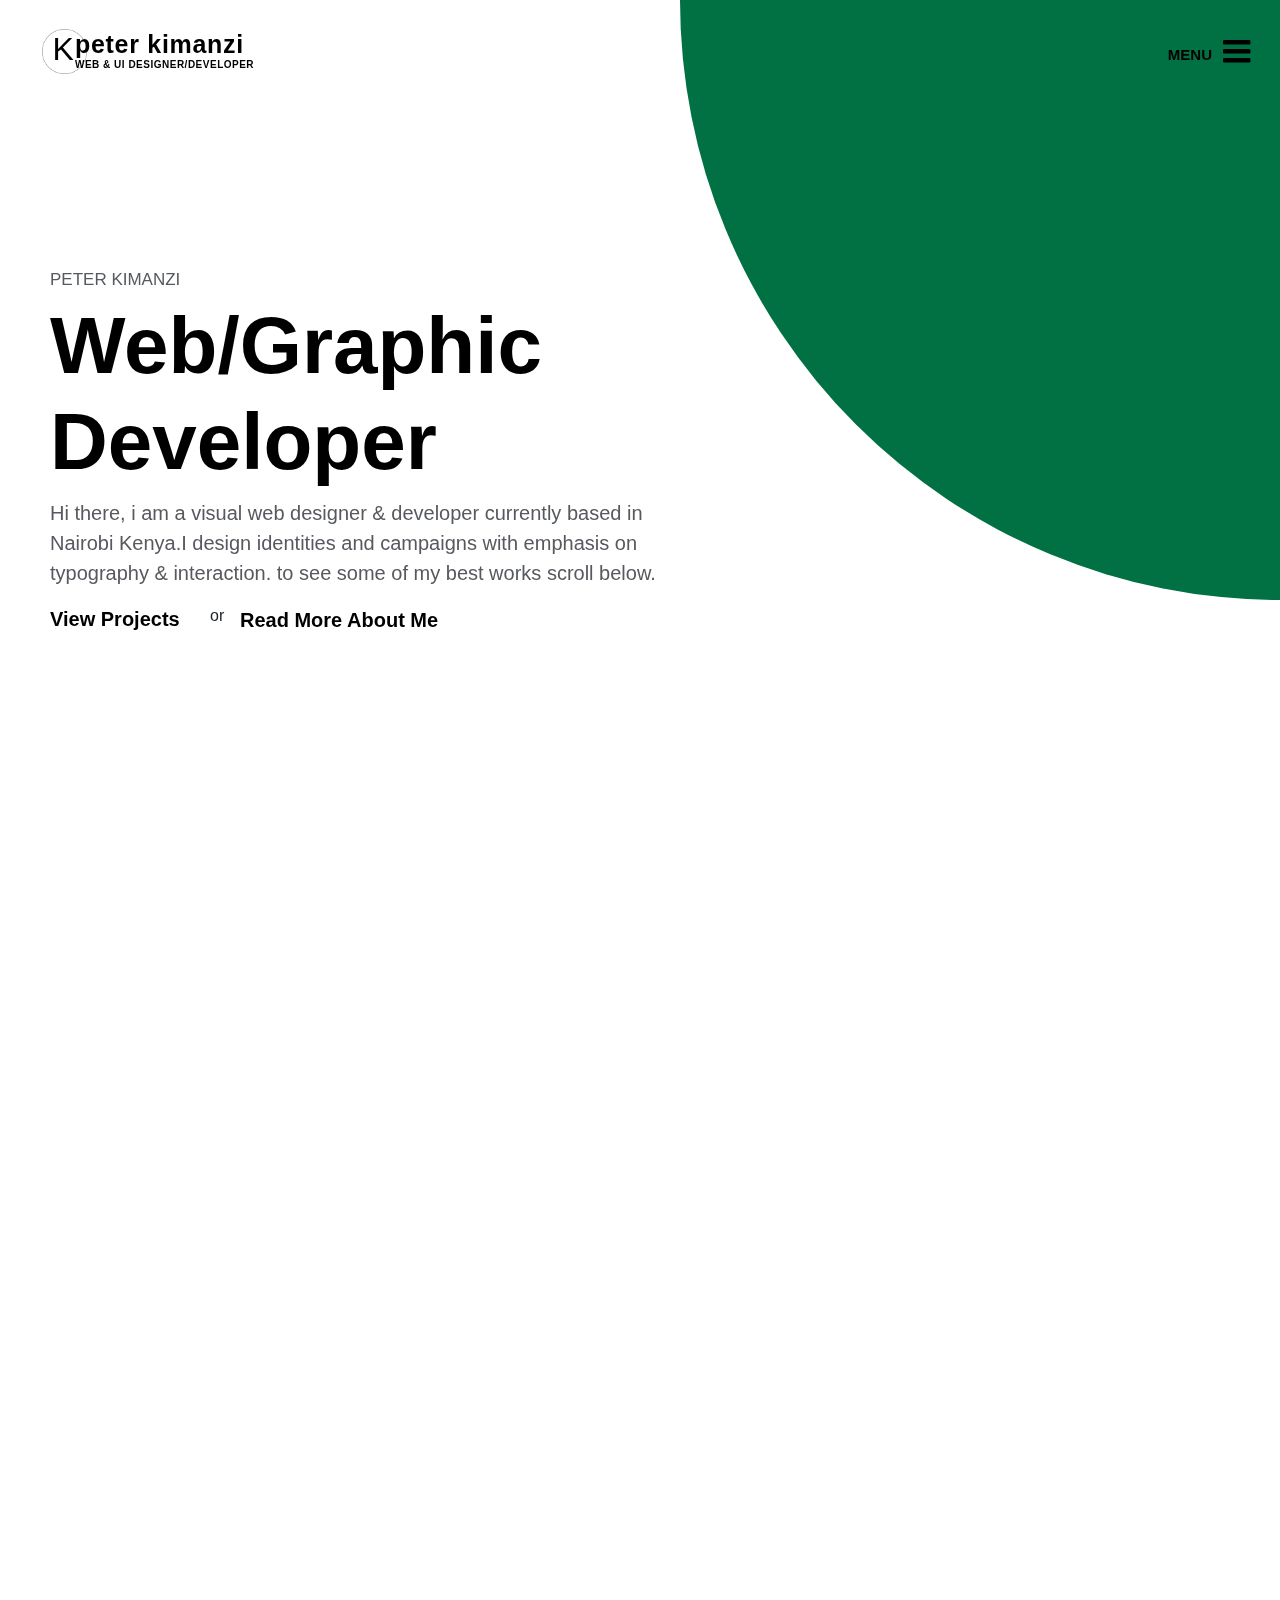
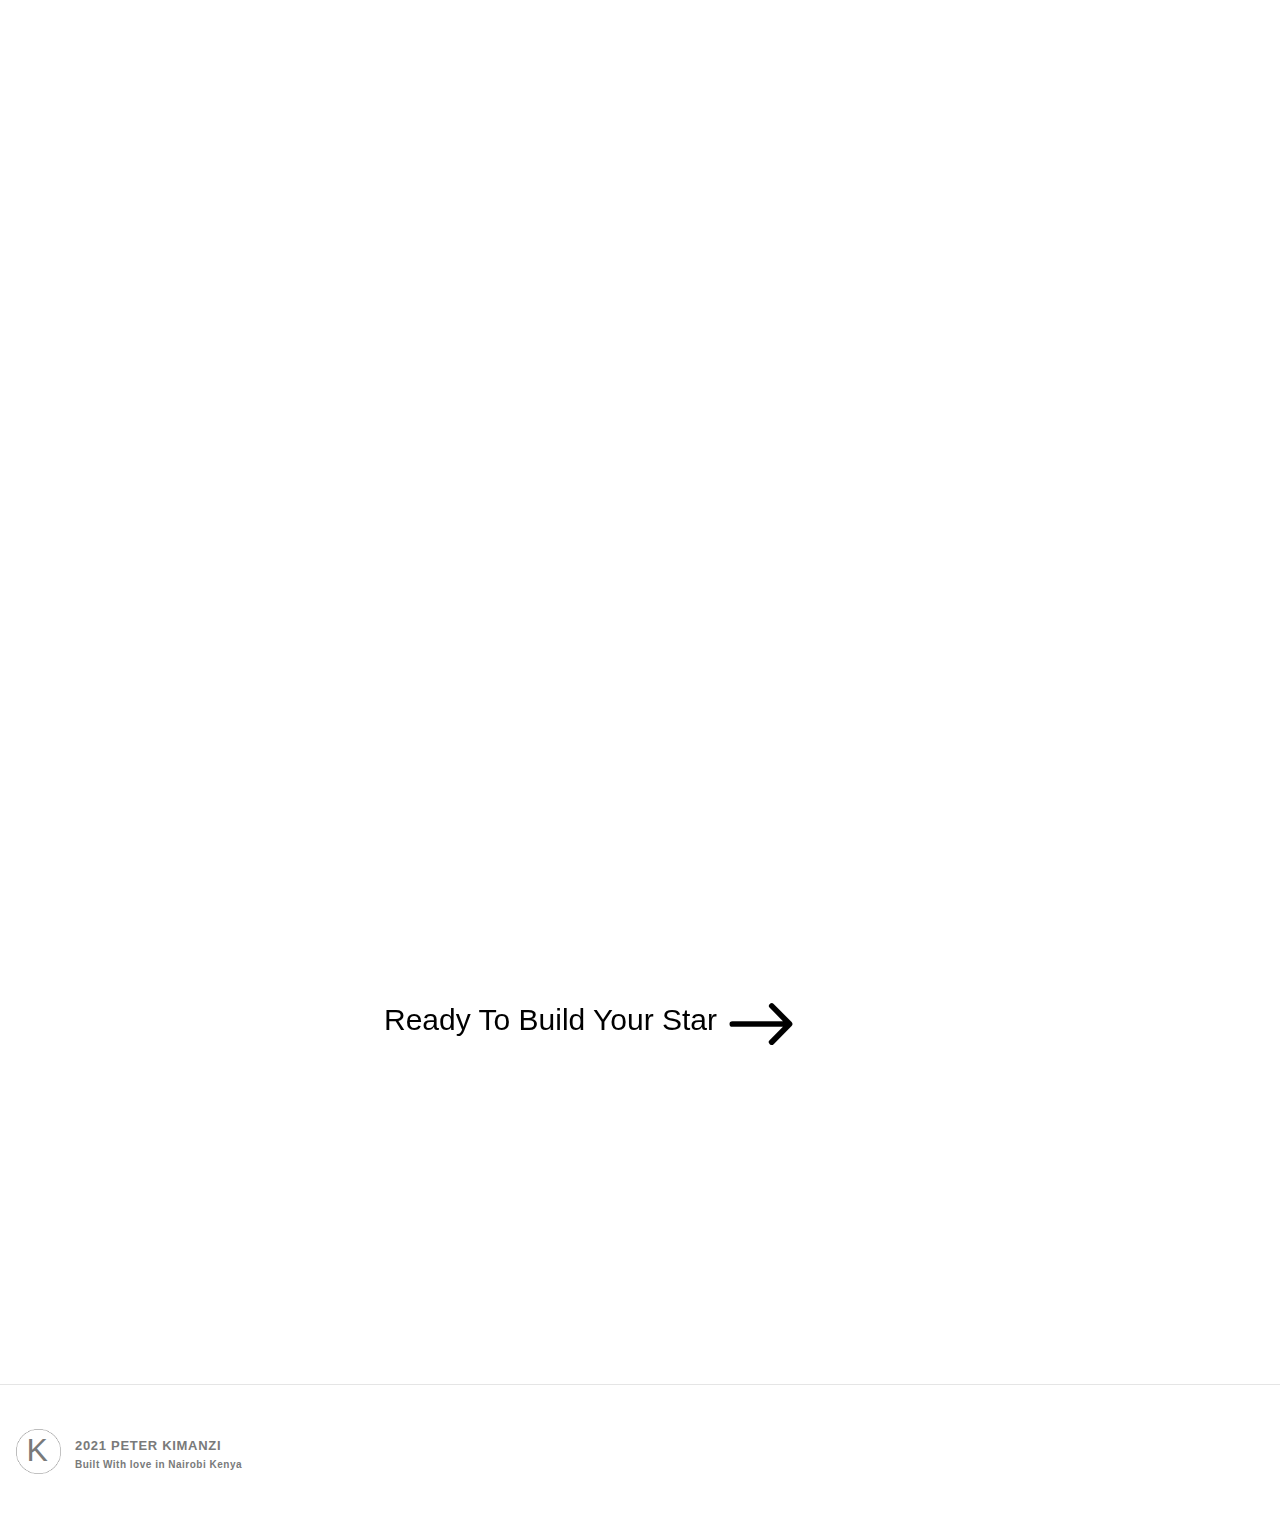
==== commit b07703f5: "Update index.html" ====
--- a/index.html
+++ b/index.html
@@ -29,7 +29,7 @@
             <a href="index.html">
             <div class="logo-container">
                 
-                <h1>KIMJAYDEN  <img src="img\cic.png" alt=""> <p>WEB & UI DESIGNER/DEVELOPER</p><h2>K</h2></h1>
+                <h1>peter kimanzi  <img src="img\cic.png" alt=""> <p>WEB & UI DESIGNER/DEVELOPER</p><h2>K</h2></h1>
 
     
               
